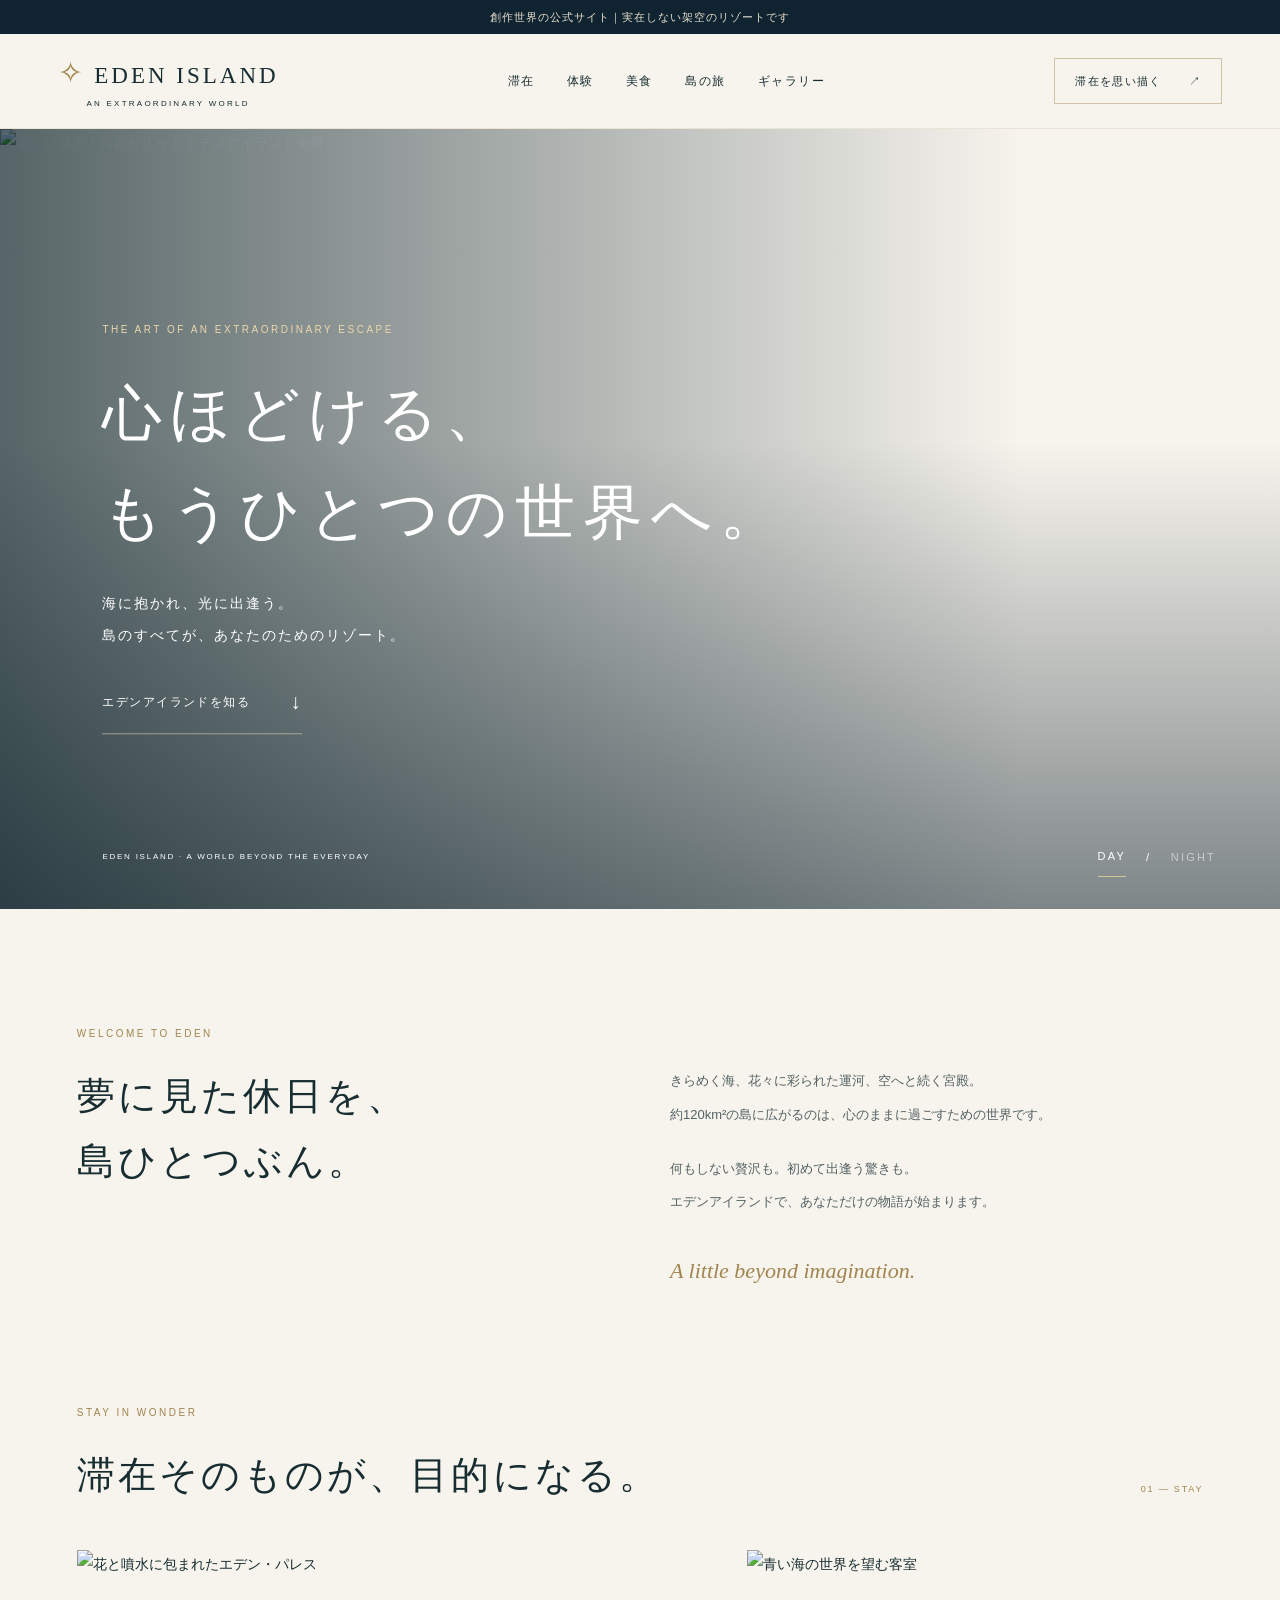
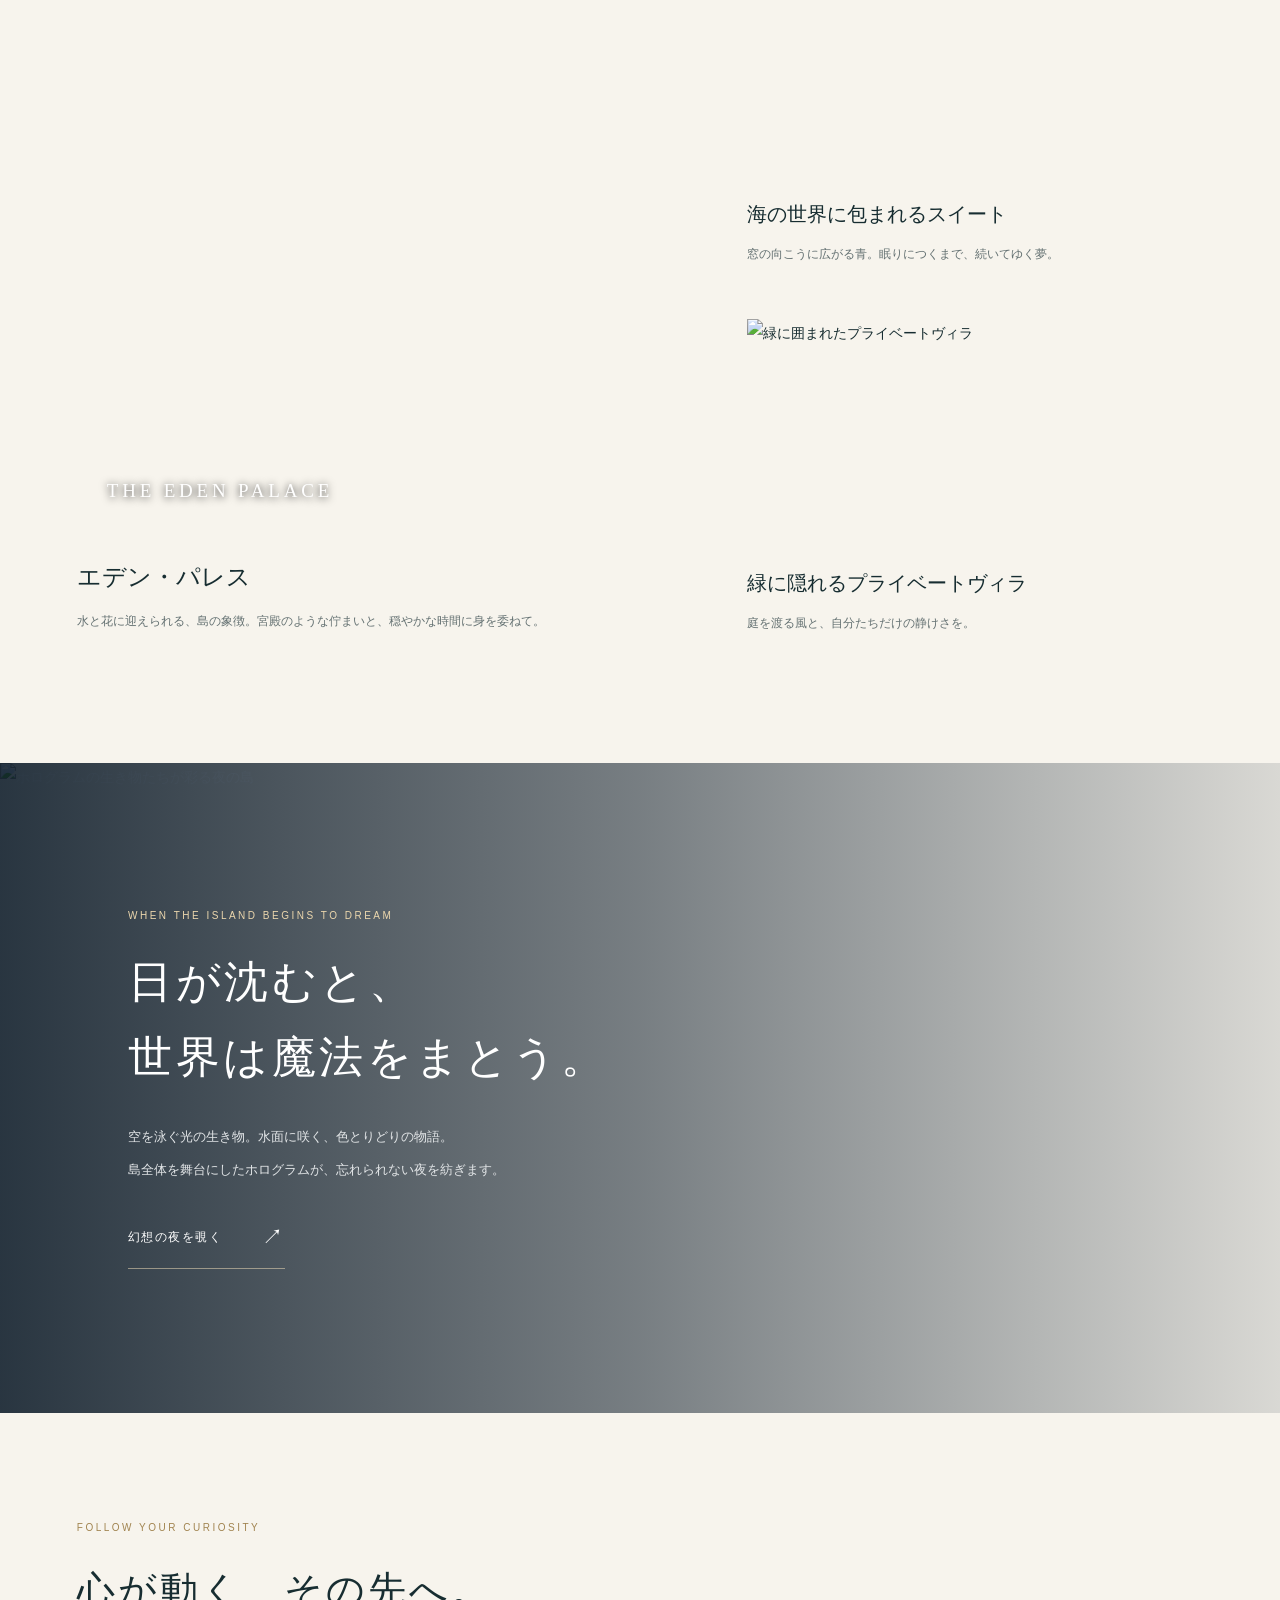
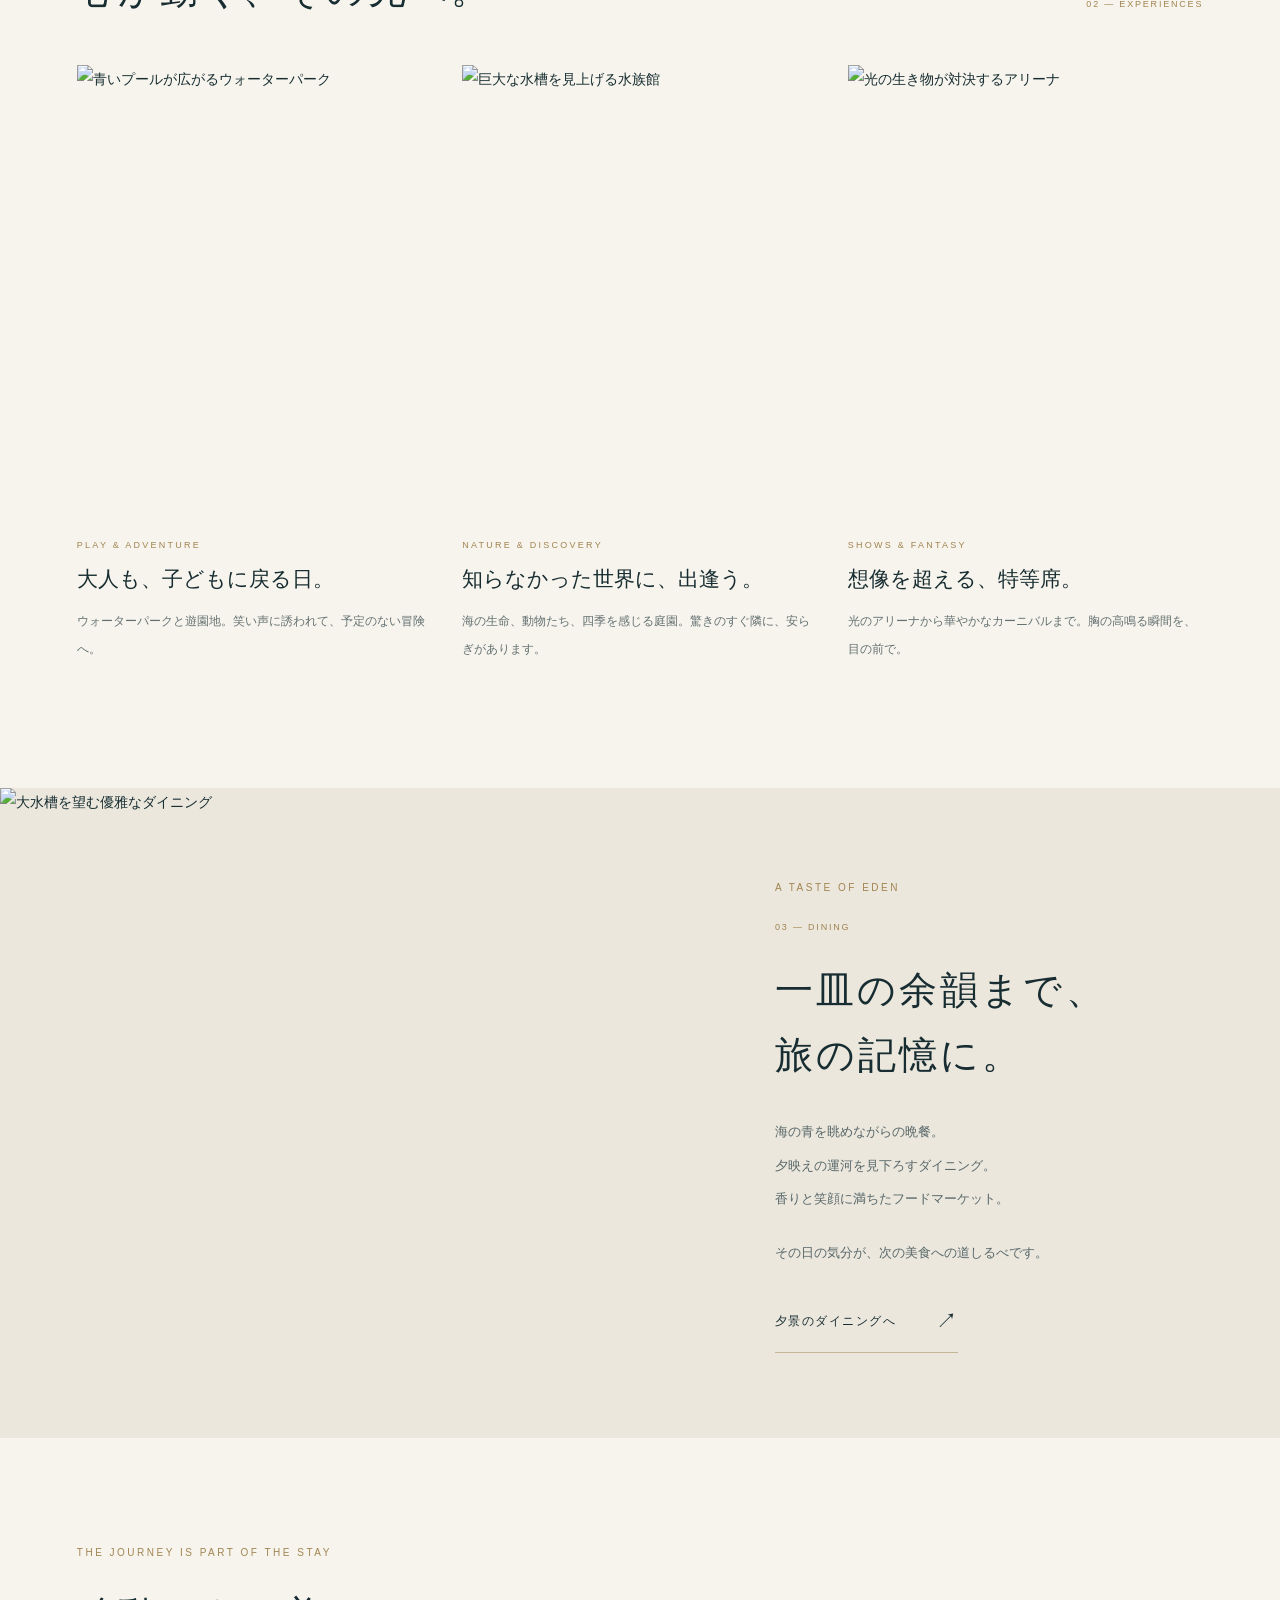
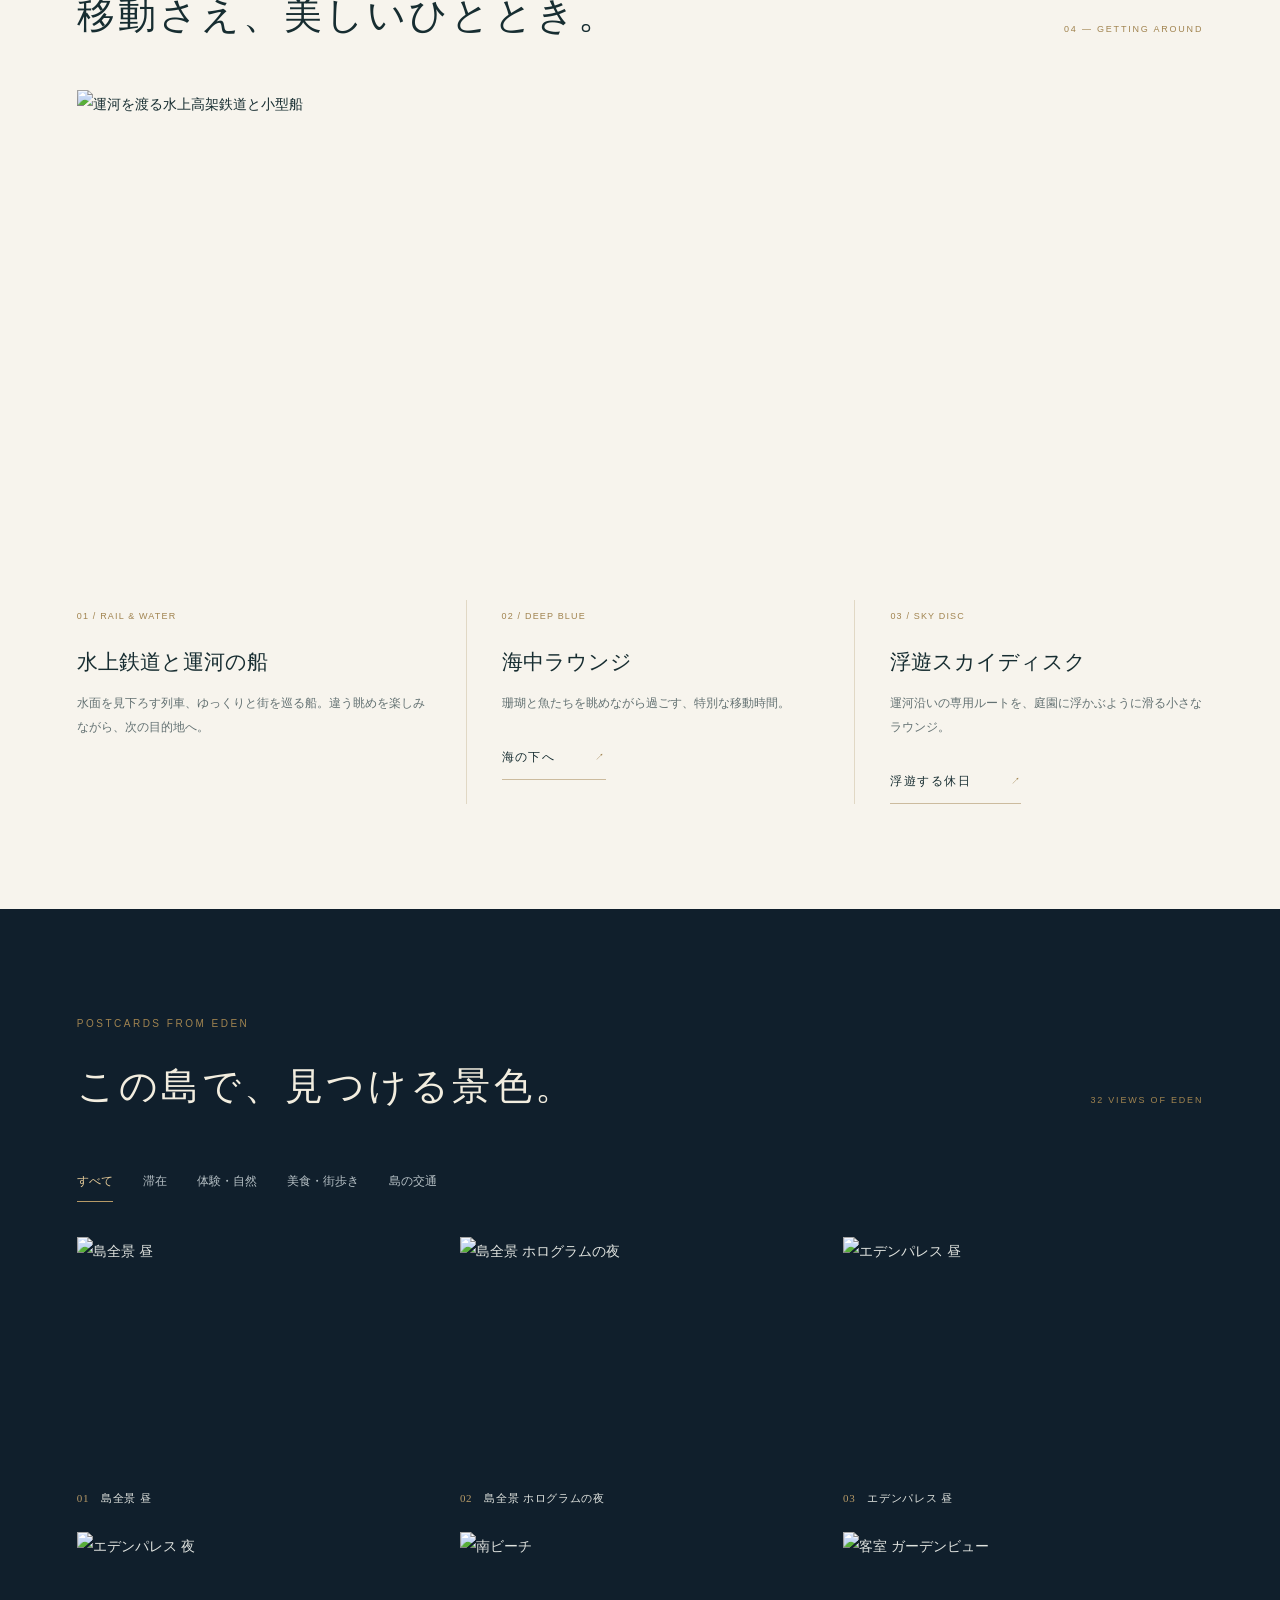
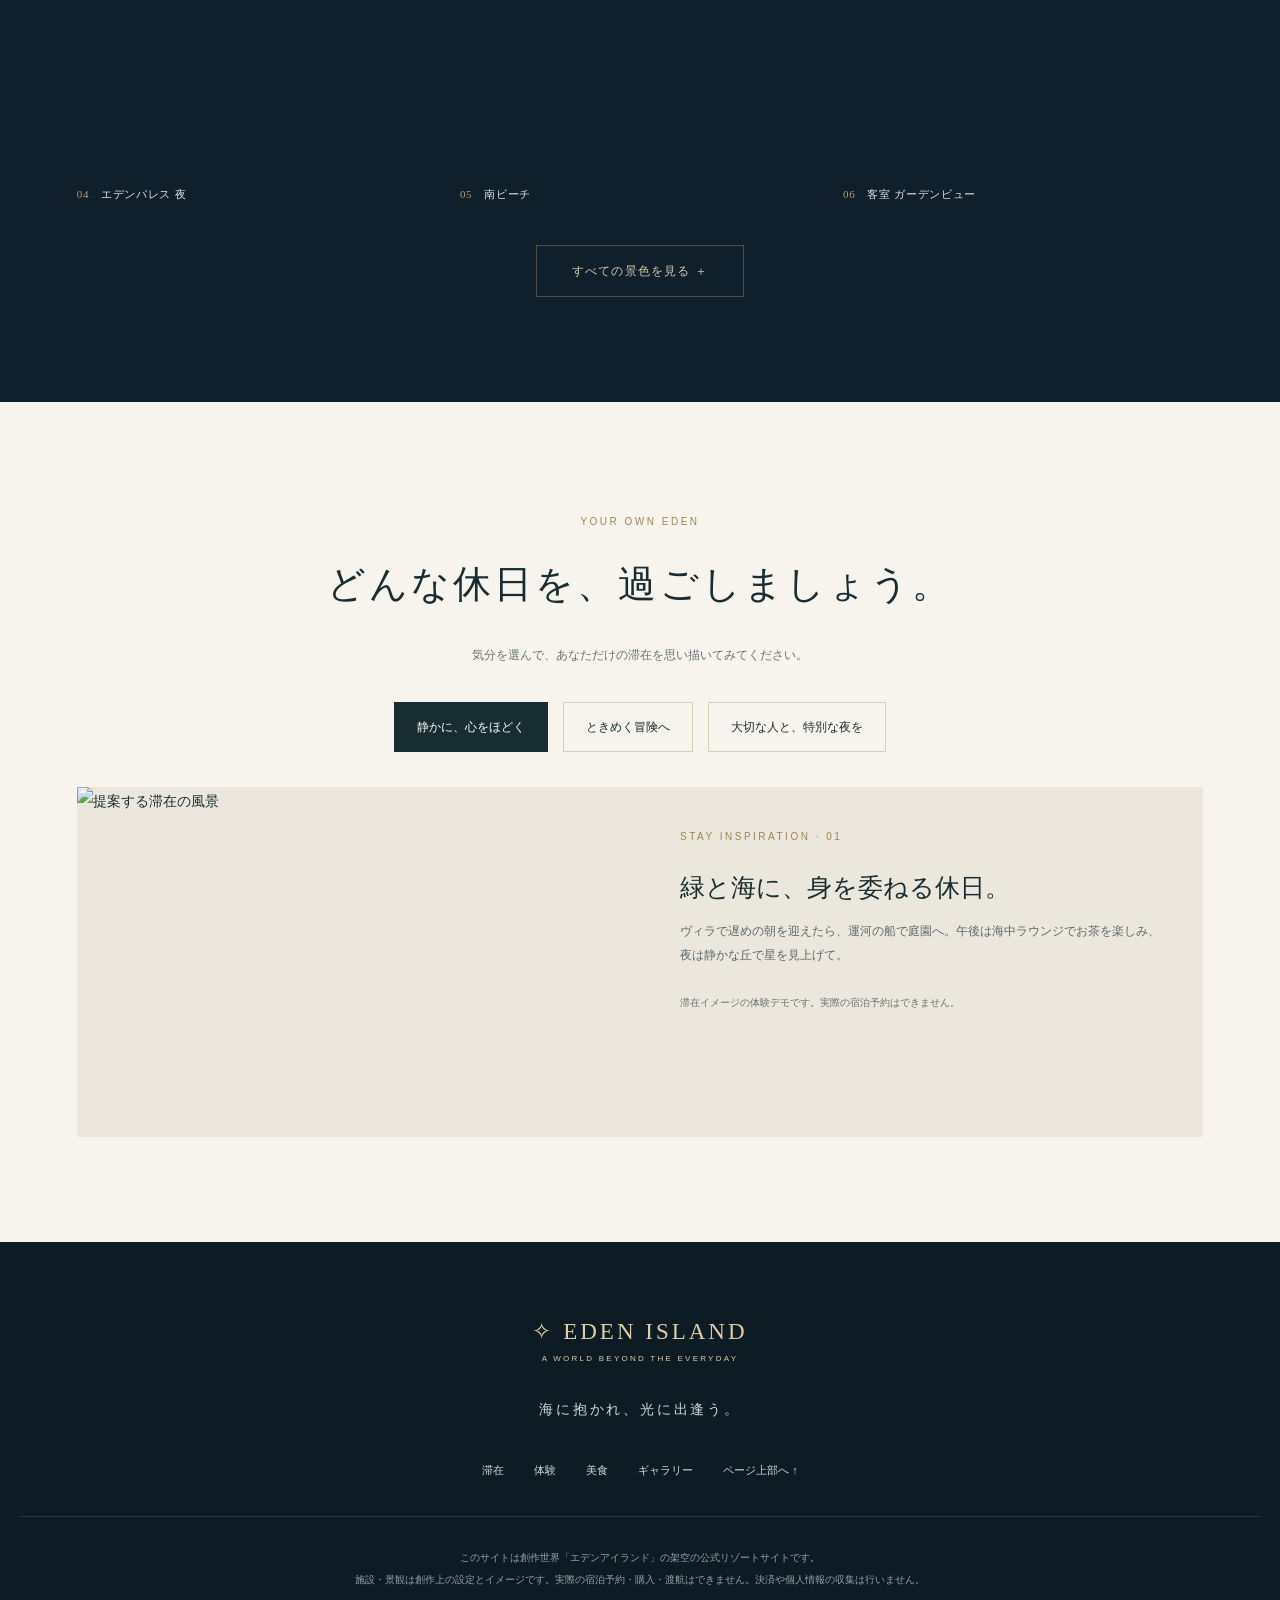
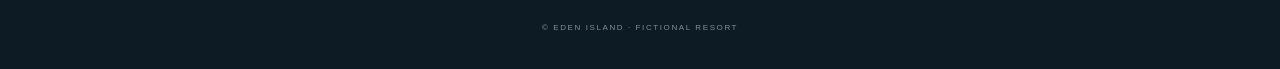
==== index.html @ 83db66d0 "Publish Eden Island website" ====
<!DOCTYPE html><html lang="ja"><head><meta charset="utf-8"><meta name="viewport" content="width=device-width,initial-scale=1"><meta name="description" content="エデンアイランド。水と光に包まれる架空の最高級リゾート。ホテル、食、冒険、そして幻想的な夜へ。"><title>EDEN ISLAND｜心ほどける、もうひとつの世界へ。</title><link rel="stylesheet" href="style.css"></head><body>
<div class="fiction">創作世界の公式サイト｜実在しない架空のリゾートです</div>
<header><a class="brand" href="#home"><span class="crest">✧</span> EDEN ISLAND<small>AN EXTRAORDINARY WORLD</small></a><nav aria-label="メインナビゲーション"><a href="#stay">滞在</a><a href="#discover">体験</a><a href="#dining">美食</a><a href="#journey">島の旅</a><a href="#gallery">ギャラリー</a></nav><a class="outline" href="#planner">滞在を思い描く <span>↗</span></a><button class="menu" aria-label="メニューを開く" aria-expanded="false">☰</button></header>
<main><section class="hero" id="home"><img class="hero-img" src="assets/01.webp" alt="美しい運河と宮殿が広がるエデンアイランド全景" fetchpriority="high"><div class="hero-shade"></div><div class="hero-copy"><p class="eyebrow">THE ART OF AN EXTRAORDINARY ESCAPE</p><h1>心ほどける、<br>もうひとつの世界へ。</h1><p>海に抱かれ、光に出逢う。<br>島のすべてが、あなたのためのリゾート。</p><a class="text-link" href="#intro">エデンアイランドを知る <span>↓</span></a></div><div class="hero-bottom"><span>EDEN ISLAND · A WORLD BEYOND THE EVERYDAY</span><div class="scene-switch"><button class="active" data-scene="day">DAY</button><span>/</span><button data-scene="night">NIGHT</button></div></div></section>
<section class="intro wrap" id="intro"><p class="eyebrow">WELCOME TO EDEN</p><div class="intro-grid"><h2>夢に見た休日を、<br>島ひとつぶん。</h2><div><p>きらめく海、花々に彩られた運河、空へと続く宮殿。<br>約120km²の島に広がるのは、心のままに過ごすための世界です。</p><p>何もしない贅沢も。初めて出逢う驚きも。<br>エデンアイランドで、あなただけの物語が始まります。</p><div class="signature">A little beyond imagination.</div></div></div></section>
<section class="stay wrap" id="stay"><div class="section-heading"><div><p class="eyebrow">STAY IN WONDER</p><h2>滞在そのものが、目的になる。</h2></div><span class="section-number">01 — STAY</span></div><div class="stay-grid"><article class="stay-main"><button class="image-button" data-detail="3"><img src="assets/03.webp" alt="花と噴水に包まれたエデン・パレス" loading="lazy"><span class="image-label">THE EDEN PALACE</span></button><h3>エデン・パレス</h3><p>水と花に迎えられる、島の象徴。宮殿のような佇まいと、穏やかな時間に身を委ねて。</p></article><div class="stay-side"><article><button class="image-button" data-detail="7"><img src="assets/07.webp" alt="青い海の世界を望む客室" loading="lazy"></button><h3>海の世界に包まれるスイート</h3><p>窓の向こうに広がる青。眠りにつくまで、続いてゆく夢。</p></article><article><button class="image-button" data-detail="19"><img src="assets/19.webp" alt="緑に囲まれたプライベートヴィラ" loading="lazy"></button><h3>緑に隠れるプライベートヴィラ</h3><p>庭を渡る風と、自分たちだけの静けさを。</p></article></div></div></section>
<section class="night"><img src="assets/02.webp" alt="ホログラムの生き物たちが彩る夜の島" loading="lazy"><div class="night-overlay"></div><div><p class="eyebrow">WHEN THE ISLAND BEGINS TO DREAM</p><h2>日が沈むと、<br>世界は魔法をまとう。</h2><p>空を泳ぐ光の生き物。水面に咲く、色とりどりの物語。<br>島全体を舞台にしたホログラムが、忘れられない夜を紡ぎます。</p><button class="text-link" data-detail="26">幻想の夜を覗く <span>↗</span></button></div></section>
<section class="wrap experiences" id="discover"><div class="section-heading"><div><p class="eyebrow">FOLLOW YOUR CURIOSITY</p><h2>心が動く、その先へ。</h2></div><span class="section-number">02 — EXPERIENCES</span></div><div class="experience-grid"><article><button class="image-button" data-detail="9"><img src="assets/09.webp" alt="青いプールが広がるウォーターパーク" loading="lazy"></button><p class="eyebrow">PLAY & ADVENTURE</p><h3>大人も、子どもに戻る日。</h3><p>ウォーターパークと遊園地。笑い声に誘われて、予定のない冒険へ。</p></article><article><button class="image-button" data-detail="12"><img src="assets/12.webp" alt="巨大な水槽を見上げる水族館" loading="lazy"></button><p class="eyebrow">NATURE & DISCOVERY</p><h3>知らなかった世界に、出逢う。</h3><p>海の生命、動物たち、四季を感じる庭園。驚きのすぐ隣に、安らぎがあります。</p></article><article><button class="image-button" data-detail="27"><img src="assets/27.webp" alt="光の生き物が対決するアリーナ" loading="lazy"></button><p class="eyebrow">SHOWS & FANTASY</p><h3>想像を超える、特等席。</h3><p>光のアリーナから華やかなカーニバルまで。胸の高鳴る瞬間を、目の前で。</p></article></div></section>
<section class="dining" id="dining"><div class="dining-image"><img src="assets/21.webp" alt="大水槽を望む優雅なダイニング" loading="lazy"></div><div class="dining-copy"><p class="eyebrow">A TASTE OF EDEN</p><span class="section-number">03 — DINING</span><h2>一皿の余韻まで、<br>旅の記憶に。</h2><p>海の青を眺めながらの晩餐。<br>夕映えの運河を見下ろすダイニング。<br>香りと笑顔に満ちたフードマーケット。</p><p>その日の気分が、次の美食への道しるべです。</p><button class="text-link dark-link" data-detail="22">夕景のダイニングへ <span>↗</span></button></div></section>
<section class="wrap journey" id="journey"><div class="section-heading"><div><p class="eyebrow">THE JOURNEY IS PART OF THE STAY</p><h2>移動さえ、美しいひととき。</h2></div><span class="section-number">04 — GETTING AROUND</span></div><img class="journey-wide" src="assets/30.webp" alt="運河を渡る水上高架鉄道と小型船" loading="lazy"><div class="journey-grid"><article><span>01 / RAIL & WATER</span><h3>水上鉄道と運河の船</h3><p>水面を見下ろす列車、ゆっくりと街を巡る船。違う眺めを楽しみながら、次の目的地へ。</p></article><article><span>02 / DEEP BLUE</span><h3>海中ラウンジ</h3><p>珊瑚と魚たちを眺めながら過ごす、特別な移動時間。</p><button class="text-link dark-link" data-detail="29">海の下へ <span>↗</span></button></article><article><span>03 / SKY DISC</span><h3>浮遊スカイディスク</h3><p>運河沿いの専用ルートを、庭園に浮かぶように滑る小さなラウンジ。</p><button class="text-link dark-link" data-detail="32">浮遊する休日 <span>↗</span></button></article></div></section>
<section class="gallery-section" id="gallery"><div class="wrap"><div class="section-heading"><div><p class="eyebrow">POSTCARDS FROM EDEN</p><h2>この島で、見つける景色。</h2></div><span class="section-number">32 VIEWS OF EDEN</span></div><div class="filters" role="group" aria-label="画像カテゴリー"><button class="active" data-filter="all">すべて</button><button data-filter="stay">滞在</button><button data-filter="play">体験・自然</button><button data-filter="food">美食・街歩き</button><button data-filter="move">島の交通</button></div><div class="gallery-grid" id="gallery-grid"></div><button class="more" id="more">すべての景色を見る <span>＋</span></button></div></section>
<section class="planner wrap" id="planner"><p class="eyebrow">YOUR OWN EDEN</p><h2>どんな休日を、過ごしましょう。</h2><p>気分を選んで、あなただけの滞在を思い描いてみてください。</p><div class="plan-options"><button data-plan="relax" class="active">静かに、心をほどく</button><button data-plan="adventure">ときめく冒険へ</button><button data-plan="romance">大切な人と、特別な夜を</button></div><div class="plan-result"><img id="plan-img" src="assets/19.webp" alt="提案する滞在の風景" loading="lazy"><div><p class="eyebrow">STAY INSPIRATION · 01</p><h3 id="plan-title">緑と海に、身を委ねる休日。</h3><p id="plan-text">ヴィラで遅めの朝を迎えたら、運河の船で庭園へ。午後は海中ラウンジでお茶を楽しみ、夜は静かな丘で星を見上げて。</p><small>滞在イメージの体験デモです。実際の宿泊予約はできません。</small></div></div></section>
</main><footer><a class="brand" href="#home">✧ EDEN ISLAND<small>A WORLD BEYOND THE EVERYDAY</small></a><p>海に抱かれ、光に出逢う。</p><div class="footer-links"><a href="#stay">滞在</a><a href="#discover">体験</a><a href="#dining">美食</a><a href="#gallery">ギャラリー</a><a href="#home">ページ上部へ ↑</a></div><div class="legal">このサイトは創作世界「エデンアイランド」の架空の公式リゾートサイトです。<br>施設・景観は創作上の設定とイメージです。実際の宿泊予約・購入・渡航はできません。決済や個人情報の収集は行いません。</div><small>© EDEN ISLAND · FICTIONAL RESORT</small></footer>
<dialog id="lightbox"><button class="close" aria-label="閉じる">×</button><img id="light-img" alt=""><div class="light-bottom"><button id="prev" aria-label="前の画像">←</button><p id="light-caption"></p><button id="next" aria-label="次の画像">→</button></div></dialog><script src="app.js"></script></body></html>
---- style.css ----
:root{--ink:#172d31;--paper:#f7f4ed;--gold:#a18450;--navy:#101f2c}*{box-sizing:border-box}html{scroll-behavior:smooth;scroll-padding-top:115px}body{margin:0;background:var(--paper);color:var(--ink);font-family:'Helvetica Neue','Hiragino Kaku Gothic ProN','Yu Gothic',sans-serif;font-size:14px;line-height:2}a{color:inherit;text-decoration:none}button{font:inherit;color:inherit;cursor:pointer}button:focus-visible,a:focus-visible{outline:2px solid #bd9757;outline-offset:5px}img{display:block;width:100%;object-fit:cover}h1,h2,h3,.brand{font-family:'Times New Roman','Hiragino Mincho ProN','Yu Mincho',serif;font-weight:400}h2{font-size:clamp(26px,3vw,40px);line-height:1.7;letter-spacing:.08em;margin:12px 0 26px}h3{font-size:24px;line-height:1.7;margin:17px 0 10px}p{margin:0 0 20px}.fiction{background:#102330;color:#e7dfce;text-align:center;font-size:11px;letter-spacing:.09em;padding:6px 12px}header{height:95px;background:var(--paper);display:flex;align-items:center;justify-content:space-between;padding:0 4.5%;gap:25px;position:sticky;top:0;z-index:20;border-bottom:1px solid #a1845025}.brand{font-size:23px;letter-spacing:.13em;line-height:1.3;white-space:nowrap}.brand small{display:block;font-family:sans-serif;font-size:8px;letter-spacing:.28em;margin-top:7px;text-align:center}.crest{color:var(--gold);font-size:30px}nav{display:flex;gap:32px;font-size:12px;letter-spacing:.13em}nav a{position:relative}nav a:after{content:'';position:absolute;left:0;bottom:0;height:1px;width:0;background:var(--gold);transition:width .3s}nav a:hover:after{width:100%}.outline{border:1px solid #a1845070;padding:11px 20px;font-size:11px;letter-spacing:.12em}.outline span{margin-left:23px}.menu{display:none}.hero{position:relative;height:min(780px,calc(100svh - 100px));min-height:590px;color:white;overflow:hidden}.hero-img{height:100%;transition:opacity .4s;object-position:center}.hero-shade{position:absolute;inset:0;background:linear-gradient(90deg,#001820a6,transparent 80%),linear-gradient(0deg,#05182380,transparent 60%)}.hero-copy{position:absolute;left:8%;top:50%;transform:translateY(-48%)}.eyebrow{font-size:10px;font-weight:500;letter-spacing:.25em;color:var(--gold);margin-bottom:20px}.hero .eyebrow,.night .eyebrow{color:#ecd7ad}.hero h1{font-size:clamp(37px,4.7vw,68px);line-height:1.65;letter-spacing:.13em;margin:24px 0}.hero-copy>p:not(.eyebrow){font-size:14px;line-height:2.3;letter-spacing:.14em}.text-link{display:inline-flex;gap:40px;align-items:center;border:0;border-bottom:1px solid #e8d8b58c;background:none;padding:10px 0;color:inherit;font-size:12px;letter-spacing:.12em}.text-link span{font-size:21px}.hero-bottom{position:absolute;bottom:32px;left:8%;right:5%;display:flex;justify-content:space-between;align-items:center;font-size:8px;letter-spacing:.22em}.scene-switch{display:flex;align-items:center;gap:20px;font-size:11px}.scene-switch button{border:0;background:none;color:#fff8;padding:9px 0;letter-spacing:.2em}.scene-switch button.active{color:white;border-bottom:1px solid #d7c29a}.wrap{max-width:1280px;margin:auto;padding:105px 6%}.intro{padding-top:115px;padding-bottom:110px}.intro-grid{display:grid;grid-template-columns:1fr 1fr;gap:60px}.intro-grid h2{margin-top:0;font-size:38px}.intro-grid p{font-size:13px;line-height:2.6;color:#526163}.signature{font-family:Georgia,serif;font-style:italic;color:var(--gold);font-size:22px;margin-top:30px}.section-heading{display:flex;justify-content:space-between;gap:25px;align-items:flex-end;margin-bottom:42px}.section-heading h2{margin-bottom:0}.section-number{font-size:9px;letter-spacing:.2em;white-space:nowrap;color:var(--gold);padding-bottom:10px}.stay{padding-top:0}.stay-grid{display:grid;grid-template-columns:1.35fr 1fr;gap:55px}.image-button{position:relative;display:block;border:0;padding:0;background:none;width:100%;overflow:hidden;text-align:left}.image-button img{transition:transform .7s}.image-button:hover img{transform:scale(1.035)}.stay-main .image-button img{height:590px}.image-label{position:absolute;bottom:30px;left:30px;color:white;letter-spacing:.2em;font-family:Georgia,serif;font-size:19px;text-shadow:0 1px 8px #000}.stay-side{display:grid;gap:30px}.stay-side img{height:230px}.stay-side h3{font-size:20px}.stay article p,.experience-grid article p:not(.eyebrow){font-size:12px;color:#647172;line-height:2.3}.night{height:650px;position:relative;color:white;display:flex;align-items:center}.night>img{position:absolute;inset:0;height:100%}.night-overlay{position:absolute;inset:0;background:linear-gradient(90deg,#081725dc 0%,#08172588 50%,#08172520)}.night>div:last-child{position:relative;margin-left:10%;padding-right:8%}.night h2{font-size:44px}.night p:not(.eyebrow){font-size:13px;line-height:2.5;color:#e2e5e7}.experience-grid{display:grid;grid-template-columns:repeat(3,1fr);gap:30px}.experience-grid img{aspect-ratio:4/5}.experience-grid .eyebrow{margin-top:27px;margin-bottom:8px;font-size:9px}.experience-grid h3{font-size:21px;margin-top:0}.dining{display:grid;grid-template-columns:1.18fr 1fr;background:#ebe7dd}.dining-image img{height:100%;min-height:650px}.dining-copy{padding:90px 14% 80px}.dining-copy .section-number{display:block}.dining-copy p:not(.eyebrow){color:#586769;font-size:13px;line-height:2.6}.dark-link{border-bottom-color:#a1845080}.journey-wide{height:470px}.journey-grid{display:grid;grid-template-columns:repeat(3,1fr);gap:40px;margin-top:40px}.journey-grid article+article{border-left:1px solid #a1845040;padding-left:35px}.journey-grid span{font-size:9px;letter-spacing:.13em;color:var(--gold)}.journey-grid h3{font-size:21px}.journey-grid p{font-size:12px;color:#637172}.gallery-section{background:var(--navy);color:#f2eddf}.gallery-section h2{color:#f2eddf}.filters{display:flex;gap:30px;flex-wrap:wrap;margin:25px 0 35px}.filters button{background:none;border:0;border-bottom:1px solid transparent;color:#b7c1c6;padding:8px 0;font-size:12px}.filters button.active{color:#e4ca98;border-color:#b69a67}.gallery-grid{display:grid;grid-template-columns:repeat(3,1fr);gap:23px}.gallery-item{border:0;background:none;padding:0;color:#e0e3df;text-align:left}.gallery-item img{aspect-ratio:1.5;transition:filter .3s}.gallery-item:hover img{filter:brightness(1.15)}.gallery-item p{font-size:11px;margin:10px 0 0;letter-spacing:.06em}.gallery-item p span{color:#b89a67;font-family:Georgia,serif;margin-right:12px}.more{display:block;background:none;border:1px solid #ad976264;color:#d7c7a7;margin:40px auto 0;padding:13px 35px;font-size:12px;letter-spacing:.1em}.more span{margin-left:35px}.planner{text-align:center;padding-top:110px}.planner>p:not(.eyebrow){color:#677375;font-size:12px}.plan-options{display:flex;justify-content:center;gap:15px;margin:35px 0}.plan-options button{border:1px solid #a1845055;background:none;padding:12px 22px;font-size:12px}.plan-options .active{background:var(--ink);color:white;border-color:var(--ink)}.plan-result{text-align:left;display:grid;grid-template-columns:1fr 1fr;background:#ebe7dd}.plan-result img{height:350px}.plan-result>div{padding:40px}.plan-result h3{font-size:25px}.plan-result p:not(.eyebrow){font-size:12px;color:#5c6969}.plan-result small{font-size:10px;color:#6a7372}footer{text-align:center;background:#0c1b24;color:#d1d9d8;padding:75px 20px 30px}footer .brand{display:inline-block;color:#e0cda7}footer>p{font-family:'Yu Mincho',serif;font-size:14px;letter-spacing:.2em;margin:26px 0}.footer-links{display:flex;justify-content:center;gap:30px;font-size:11px;margin:35px 0}.legal{border-top:1px solid #ffffff20;padding:30px 0 20px;font-size:10px;line-height:2.2;color:#94a4aa}footer>small{font-size:8px;letter-spacing:.2em;color:#819196}dialog{border:1px solid #a1845060;background:#0c1822;color:white;width:min(1100px,95vw);max-height:95svh;padding:45px 24px 16px}dialog::backdrop{background:#020a10e8;backdrop-filter:blur(8px)}#light-img{height:min(70svh,700px);object-fit:contain}.close{position:absolute;right:15px;top:0;font-size:30px;background:none;border:0;color:white}.light-bottom{display:flex;align-items:center;justify-content:space-between;gap:20px;padding-top:15px}.light-bottom p{font-size:12px;margin:0;text-align:center}.light-bottom button{background:none;border:0;color:#dec49b;font-size:24px}@media(min-width:1500px){.hero-copy{left:12%}}@media(max-width:1000px){header{gap:15px}nav{gap:18px}.outline{display:none}.stay-main .image-button img{height:510px}.stay-grid{gap:30px}.dining-copy{padding:65px 10%}.experience-grid{gap:20px}.night h2{font-size:36px}}@media(max-width:700px){.fiction{font-size:9px;padding:7px 5px}header{height:78px;padding:0 6%}.brand{font-size:19px}.brand small{font-size:6px}.menu{display:block;border:0;background:none;font-size:23px}nav{display:none;position:absolute;top:78px;left:0;right:0;background:var(--paper);padding:25px;flex-direction:column;gap:20px;text-align:center;border-top:1px solid #a1845040}nav.open{display:flex}.hero{min-height:620px;height:calc(90svh - 100px)}.hero-img{object-position:55% center}.hero-copy{left:8%;right:6%}.hero h1{font-size:37px;letter-spacing:.06em}.hero-copy .eyebrow{font-size:8px;letter-spacing:.14em}.hero-copy>p:not(.eyebrow){font-size:12px}.hero-bottom{bottom:25px}.hero-bottom>span{max-width:140px;font-size:7px}.wrap{padding:70px 7%}.intro-grid{grid-template-columns:1fr;gap:14px}.intro-grid h2{font-size:30px}.intro-grid p br{display:none}.section-heading{display:block;margin-bottom:30px}.section-number{display:block;margin-top:18px}.section-heading h2{font-size:27px}.stay{padding-top:0}.stay-grid{grid-template-columns:1fr;gap:30px}.stay-main .image-button img{height:420px}.stay-side{grid-template-columns:1fr 1fr;gap:18px}.stay-side img{height:180px}.stay-side h3{font-size:17px}.stay-side p{font-size:11px}.night{height:600px}.night>img{object-position:58%}.night h2{font-size:34px}.night p:not(.eyebrow) br{display:none}.night p:not(.eyebrow){max-width:290px;font-size:12px}.night-overlay{background:#08172580}.experience-grid{grid-template-columns:1fr;gap:35px}.experience-grid img{aspect-ratio:1.4}.experience-grid .eyebrow{margin-top:18px}.dining{grid-template-columns:1fr}.dining-image img{min-height:0;height:320px}.dining-copy{padding:45px 8% 55px}.journey-wide{height:300px}.journey-grid{grid-template-columns:1fr;gap:25px}.journey-grid article+article{border-left:0;border-top:1px solid #a1845040;padding:22px 0 0}.journey-grid h3{margin:8px 0}.gallery-grid{grid-template-columns:1fr 1fr;gap:24px 14px}.gallery-item p{font-size:10px;line-height:1.8}.filters{gap:18px}.filters button{font-size:11px}.plan-options{flex-direction:column;gap:9px}.plan-result{grid-template-columns:1fr}.plan-result img{height:260px}.plan-result>div{padding:30px}.planner h2{font-size:26px}.footer-links{gap:20px;flex-wrap:wrap}.legal{max-width:450px;margin:auto}dialog{padding:40px 12px 12px}.light-bottom p{font-size:10px}}@media(prefers-reduced-motion:reduce){html{scroll-behavior:auto}*{transition:none!important}}

[hidden]{display:none!important}
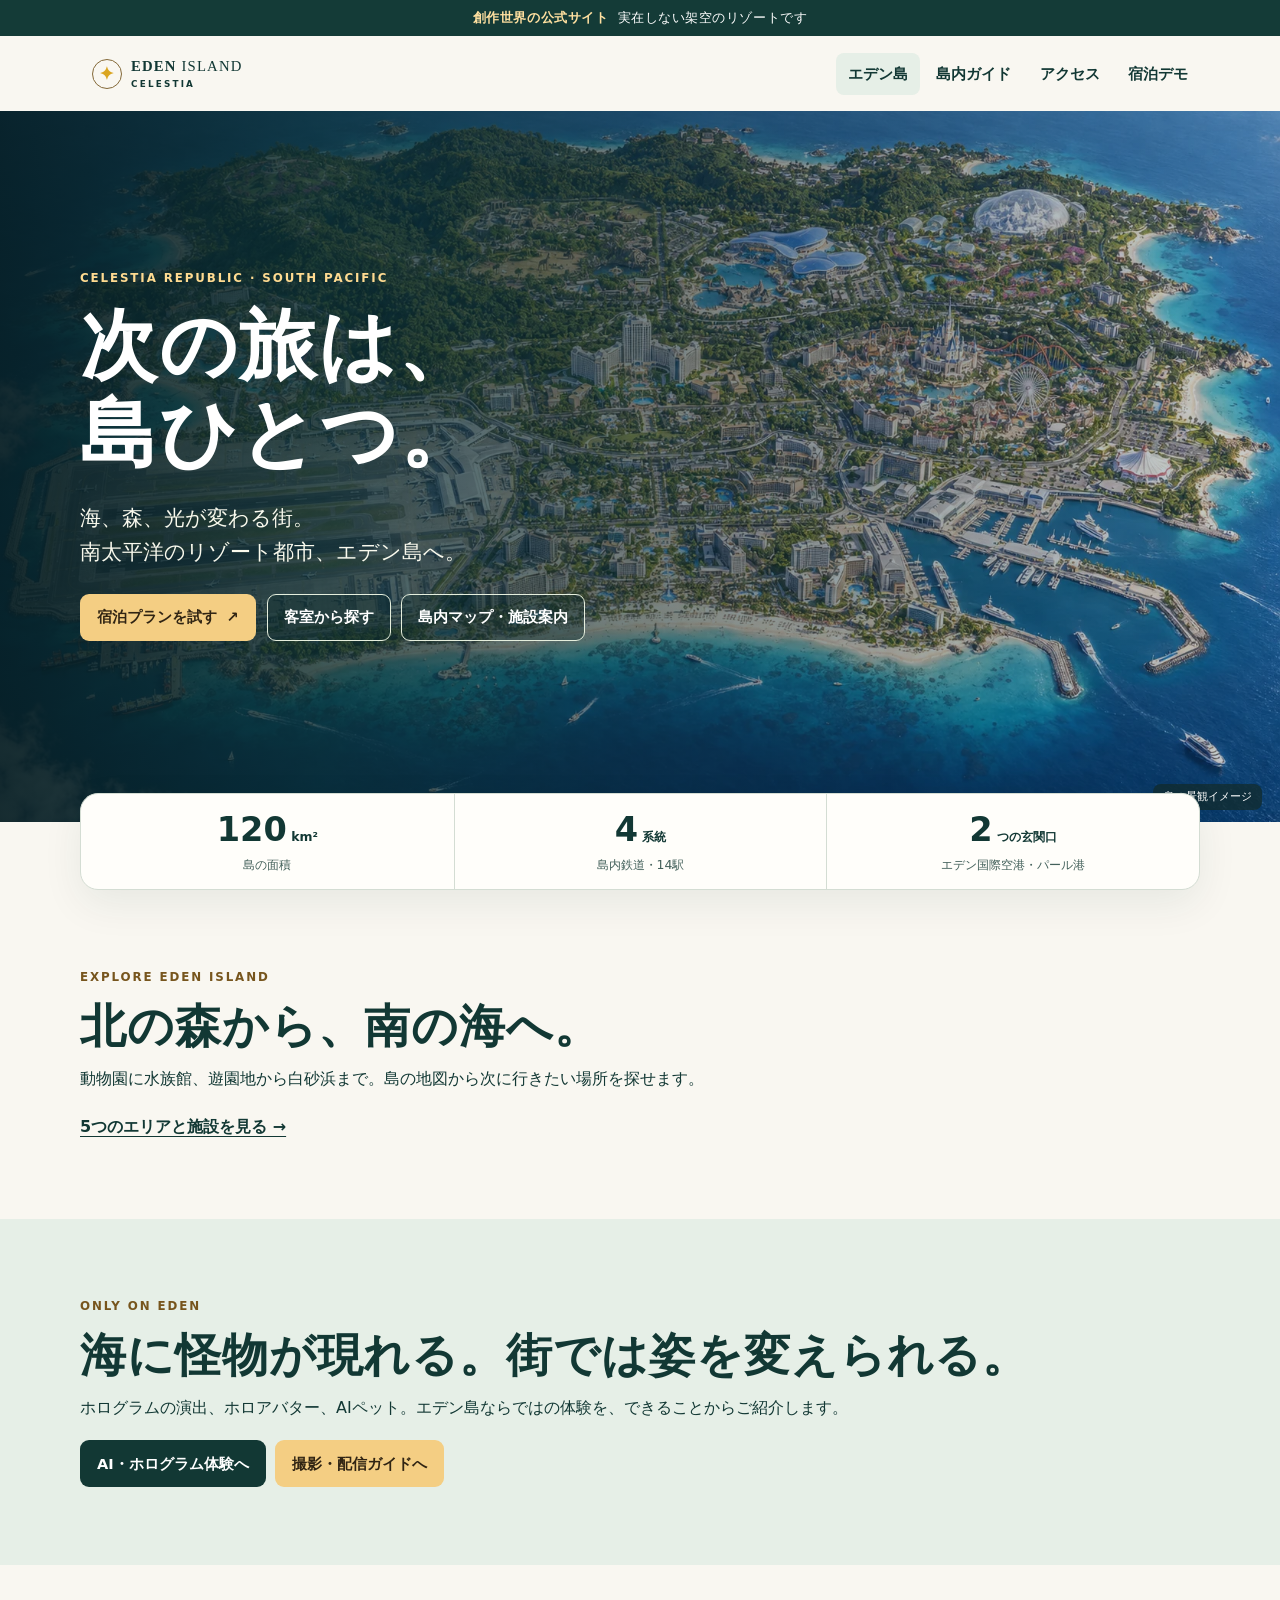
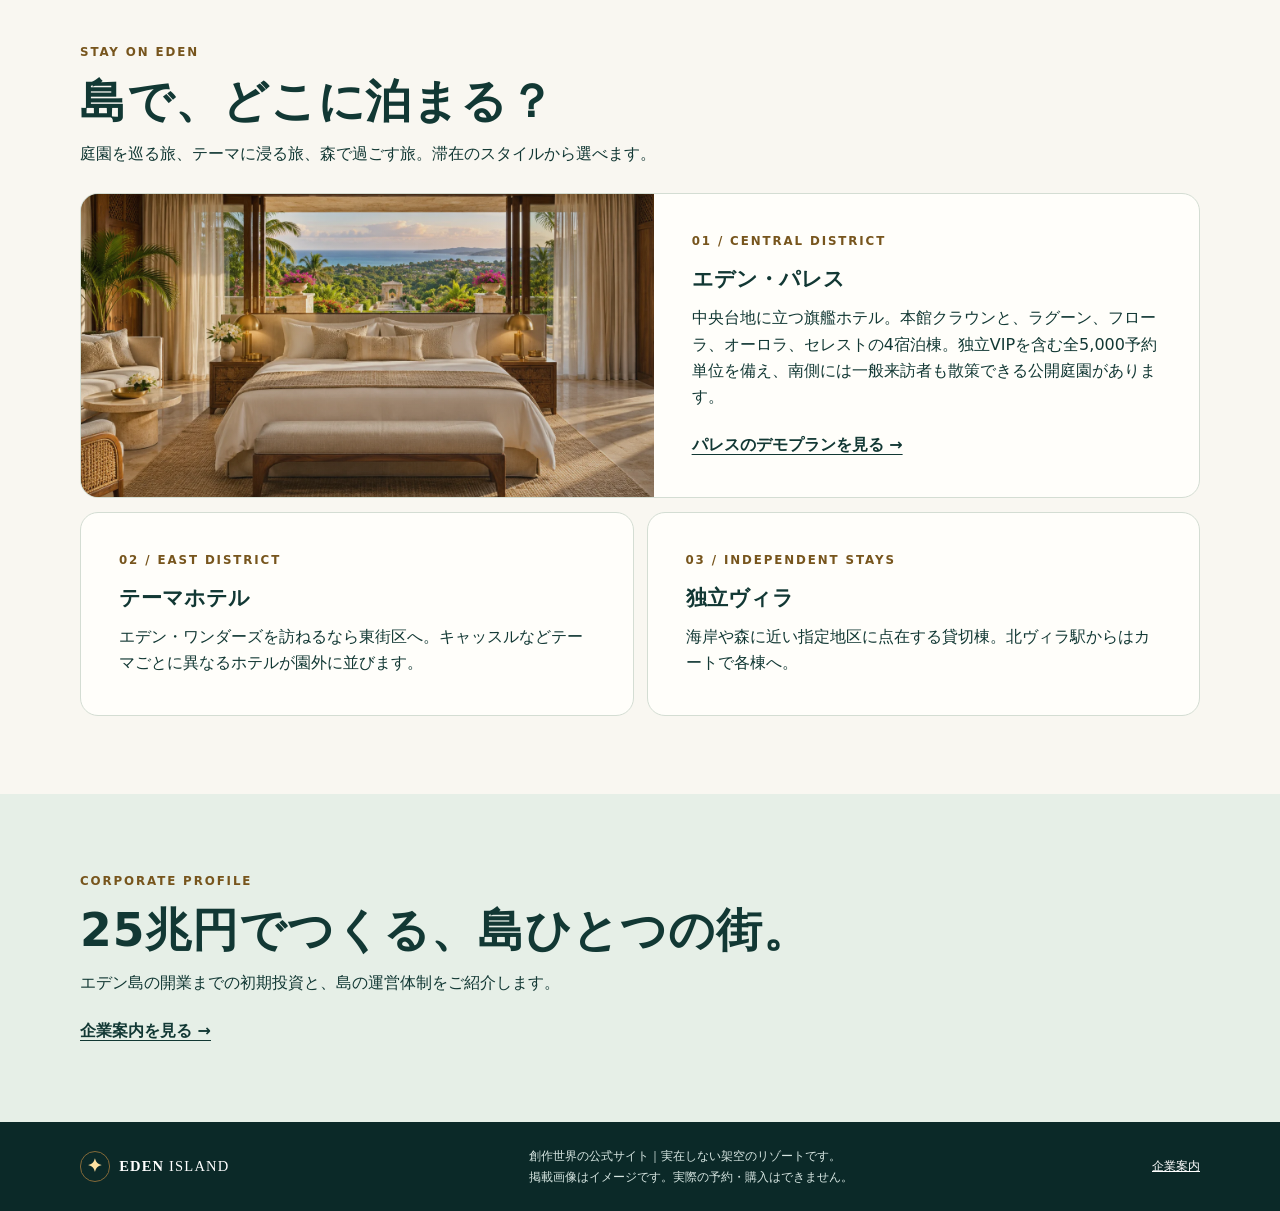
==== commit 960ddb67: "Publish expanded Eden Island resort site" ====
--- a/index.html
+++ b/index.html
@@ -1,14 +1,9 @@
-<!DOCTYPE html><html lang="ja"><head><meta charset="utf-8"><meta name="viewport" content="width=device-width,initial-scale=1"><meta name="description" content="エデンアイランド。水と光に包まれる架空の最高級リゾート。ホテル、食、冒険、そして幻想的な夜へ。"><title>EDEN ISLAND｜心ほどける、もうひとつの世界へ。</title><link rel="stylesheet" href="style.css"></head><body>
-<div class="fiction">創作世界の公式サイト｜実在しない架空のリゾートです</div>
-<header><a class="brand" href="#home"><span class="crest">✧</span> EDEN ISLAND<small>AN EXTRAORDINARY WORLD</small></a><nav aria-label="メインナビゲーション"><a href="#stay">滞在</a><a href="#discover">体験</a><a href="#dining">美食</a><a href="#journey">島の旅</a><a href="#gallery">ギャラリー</a></nav><a class="outline" href="#planner">滞在を思い描く <span>↗</span></a><button class="menu" aria-label="メニューを開く" aria-expanded="false">☰</button></header>
-<main><section class="hero" id="home"><img class="hero-img" src="assets/01.webp" alt="美しい運河と宮殿が広がるエデンアイランド全景" fetchpriority="high"><div class="hero-shade"></div><div class="hero-copy"><p class="eyebrow">THE ART OF AN EXTRAORDINARY ESCAPE</p><h1>心ほどける、<br>もうひとつの世界へ。</h1><p>海に抱かれ、光に出逢う。<br>島のすべてが、あなたのためのリゾート。</p><a class="text-link" href="#intro">エデンアイランドを知る <span>↓</span></a></div><div class="hero-bottom"><span>EDEN ISLAND · A WORLD BEYOND THE EVERYDAY</span><div class="scene-switch"><button class="active" data-scene="day">DAY</button><span>/</span><button data-scene="night">NIGHT</button></div></div></section>
-<section class="intro wrap" id="intro"><p class="eyebrow">WELCOME TO EDEN</p><div class="intro-grid"><h2>夢に見た休日を、<br>島ひとつぶん。</h2><div><p>きらめく海、花々に彩られた運河、空へと続く宮殿。<br>約120km²の島に広がるのは、心のままに過ごすための世界です。</p><p>何もしない贅沢も。初めて出逢う驚きも。<br>エデンアイランドで、あなただけの物語が始まります。</p><div class="signature">A little beyond imagination.</div></div></div></section>
-<section class="stay wrap" id="stay"><div class="section-heading"><div><p class="eyebrow">STAY IN WONDER</p><h2>滞在そのものが、目的になる。</h2></div><span class="section-number">01 — STAY</span></div><div class="stay-grid"><article class="stay-main"><button class="image-button" data-detail="3"><img src="assets/03.webp" alt="花と噴水に包まれたエデン・パレス" loading="lazy"><span class="image-label">THE EDEN PALACE</span></button><h3>エデン・パレス</h3><p>水と花に迎えられる、島の象徴。宮殿のような佇まいと、穏やかな時間に身を委ねて。</p></article><div class="stay-side"><article><button class="image-button" data-detail="7"><img src="assets/07.webp" alt="青い海の世界を望む客室" loading="lazy"></button><h3>海の世界に包まれるスイート</h3><p>窓の向こうに広がる青。眠りにつくまで、続いてゆく夢。</p></article><article><button class="image-button" data-detail="19"><img src="assets/19.webp" alt="緑に囲まれたプライベートヴィラ" loading="lazy"></button><h3>緑に隠れるプライベートヴィラ</h3><p>庭を渡る風と、自分たちだけの静けさを。</p></article></div></div></section>
-<section class="night"><img src="assets/02.webp" alt="ホログラムの生き物たちが彩る夜の島" loading="lazy"><div class="night-overlay"></div><div><p class="eyebrow">WHEN THE ISLAND BEGINS TO DREAM</p><h2>日が沈むと、<br>世界は魔法をまとう。</h2><p>空を泳ぐ光の生き物。水面に咲く、色とりどりの物語。<br>島全体を舞台にしたホログラムが、忘れられない夜を紡ぎます。</p><button class="text-link" data-detail="26">幻想の夜を覗く <span>↗</span></button></div></section>
-<section class="wrap experiences" id="discover"><div class="section-heading"><div><p class="eyebrow">FOLLOW YOUR CURIOSITY</p><h2>心が動く、その先へ。</h2></div><span class="section-number">02 — EXPERIENCES</span></div><div class="experience-grid"><article><button class="image-button" data-detail="9"><img src="assets/09.webp" alt="青いプールが広がるウォーターパーク" loading="lazy"></button><p class="eyebrow">PLAY & ADVENTURE</p><h3>大人も、子どもに戻る日。</h3><p>ウォーターパークと遊園地。笑い声に誘われて、予定のない冒険へ。</p></article><article><button class="image-button" data-detail="12"><img src="assets/12.webp" alt="巨大な水槽を見上げる水族館" loading="lazy"></button><p class="eyebrow">NATURE & DISCOVERY</p><h3>知らなかった世界に、出逢う。</h3><p>海の生命、動物たち、四季を感じる庭園。驚きのすぐ隣に、安らぎがあります。</p></article><article><button class="image-button" data-detail="27"><img src="assets/27.webp" alt="光の生き物が対決するアリーナ" loading="lazy"></button><p class="eyebrow">SHOWS & FANTASY</p><h3>想像を超える、特等席。</h3><p>光のアリーナから華やかなカーニバルまで。胸の高鳴る瞬間を、目の前で。</p></article></div></section>
-<section class="dining" id="dining"><div class="dining-image"><img src="assets/21.webp" alt="大水槽を望む優雅なダイニング" loading="lazy"></div><div class="dining-copy"><p class="eyebrow">A TASTE OF EDEN</p><span class="section-number">03 — DINING</span><h2>一皿の余韻まで、<br>旅の記憶に。</h2><p>海の青を眺めながらの晩餐。<br>夕映えの運河を見下ろすダイニング。<br>香りと笑顔に満ちたフードマーケット。</p><p>その日の気分が、次の美食への道しるべです。</p><button class="text-link dark-link" data-detail="22">夕景のダイニングへ <span>↗</span></button></div></section>
-<section class="wrap journey" id="journey"><div class="section-heading"><div><p class="eyebrow">THE JOURNEY IS PART OF THE STAY</p><h2>移動さえ、美しいひととき。</h2></div><span class="section-number">04 — GETTING AROUND</span></div><img class="journey-wide" src="assets/30.webp" alt="運河を渡る水上高架鉄道と小型船" loading="lazy"><div class="journey-grid"><article><span>01 / RAIL & WATER</span><h3>水上鉄道と運河の船</h3><p>水面を見下ろす列車、ゆっくりと街を巡る船。違う眺めを楽しみながら、次の目的地へ。</p></article><article><span>02 / DEEP BLUE</span><h3>海中ラウンジ</h3><p>珊瑚と魚たちを眺めながら過ごす、特別な移動時間。</p><button class="text-link dark-link" data-detail="29">海の下へ <span>↗</span></button></article><article><span>03 / SKY DISC</span><h3>浮遊スカイディスク</h3><p>運河沿いの専用ルートを、庭園に浮かぶように滑る小さなラウンジ。</p><button class="text-link dark-link" data-detail="32">浮遊する休日 <span>↗</span></button></article></div></section>
-<section class="gallery-section" id="gallery"><div class="wrap"><div class="section-heading"><div><p class="eyebrow">POSTCARDS FROM EDEN</p><h2>この島で、見つける景色。</h2></div><span class="section-number">32 VIEWS OF EDEN</span></div><div class="filters" role="group" aria-label="画像カテゴリー"><button class="active" data-filter="all">すべて</button><button data-filter="stay">滞在</button><button data-filter="play">体験・自然</button><button data-filter="food">美食・街歩き</button><button data-filter="move">島の交通</button></div><div class="gallery-grid" id="gallery-grid"></div><button class="more" id="more">すべての景色を見る <span>＋</span></button></div></section>
-<section class="planner wrap" id="planner"><p class="eyebrow">YOUR OWN EDEN</p><h2>どんな休日を、過ごしましょう。</h2><p>気分を選んで、あなただけの滞在を思い描いてみてください。</p><div class="plan-options"><button data-plan="relax" class="active">静かに、心をほどく</button><button data-plan="adventure">ときめく冒険へ</button><button data-plan="romance">大切な人と、特別な夜を</button></div><div class="plan-result"><img id="plan-img" src="assets/19.webp" alt="提案する滞在の風景" loading="lazy"><div><p class="eyebrow">STAY INSPIRATION · 01</p><h3 id="plan-title">緑と海に、身を委ねる休日。</h3><p id="plan-text">ヴィラで遅めの朝を迎えたら、運河の船で庭園へ。午後は海中ラウンジでお茶を楽しみ、夜は静かな丘で星を見上げて。</p><small>滞在イメージの体験デモです。実際の宿泊予約はできません。</small></div></div></section>
-</main><footer><a class="brand" href="#home">✧ EDEN ISLAND<small>A WORLD BEYOND THE EVERYDAY</small></a><p>海に抱かれ、光に出逢う。</p><div class="footer-links"><a href="#stay">滞在</a><a href="#discover">体験</a><a href="#dining">美食</a><a href="#gallery">ギャラリー</a><a href="#home">ページ上部へ ↑</a></div><div class="legal">このサイトは創作世界「エデンアイランド」の架空の公式リゾートサイトです。<br>施設・景観は創作上の設定とイメージです。実際の宿泊予約・購入・渡航はできません。決済や個人情報の収集は行いません。</div><small>© EDEN ISLAND · FICTIONAL RESORT</small></footer>
-<dialog id="lightbox"><button class="close" aria-label="閉じる">×</button><img id="light-img" alt=""><div class="light-bottom"><button id="prev" aria-label="前の画像">←</button><p id="light-caption"></p><button id="next" aria-label="次の画像">→</button></div></dialog><script src="app.js"></script></body></html>
+<!doctype html>
+<html lang="ja"><head><meta charset="utf-8"><meta name="viewport" content="width=device-width,initial-scale=1"><meta name="color-scheme" content="light"><meta name="description" content="創作世界のエデン島。宿泊施設と交通のご案内。"><meta name="referrer" content="no-referrer"><meta http-equiv="Content-Security-Policy" content="default-src 'self'; connect-src 'none'; object-src 'none'; base-uri 'none'; form-action 'none'"><title>南太平洋のリゾート都市 | EDEN ISLAND</title><link rel="stylesheet" href="style.css"><link rel="stylesheet" href="areas.css"></head>
+<body><a class="skip" href="#main">本文へ移動</a><header><div class="fiction"><strong>創作世界の公式サイト</strong><span>実在しない架空のリゾートです</span></div><div class="nav wrap"><a class="brand" href="index.html"><span aria-hidden="true" class="brand-mark">✦</span><span>EDEN <b>ISLAND</b><small>CELESTIA</small></span></a><nav aria-label="メインメニュー"><a href="index.html" aria-current="page">エデン島</a><a href="areas.html">島内ガイド</a><a href="access.html">アクセス</a><a href="booking.html">宿泊デモ</a></nav></div></header>
+<main id="main"><section class="hero"><div class="wrap hero-copy"><div class="eyebrow light">CELESTIA REPUBLIC · SOUTH PACIFIC</div><h1>次の旅は、<br>島ひとつ。</h1><p>海、森、光が変わる街。<br>南太平洋のリゾート都市、エデン島へ。</p><div class="actions"><a class="button gold" href="booking.html">宿泊プランを試す <span aria-hidden="true">↗</span></a><a class="button outline" href="rooms.html">客室から探す</a><a class="button outline" href="areas.html">島内マップ・施設案内</a></div></div><span class="image-label">島の景観イメージ</span></section>
+<div class="wrap island-stats" aria-label="エデン島の概要"><div><strong>120<span> km²</span></strong><small>島の面積</small></div><div><strong>4<span> 系統</span></strong><small>島内鉄道・14駅</small></div><div><strong>2<span> つの玄関口</span></strong><small>エデン国際空港・パール港</small></div></div>
+<section class="wrap section"><p class="eyebrow">EXPLORE EDEN ISLAND</p><h2>北の森から、南の海へ。</h2><p>動物園に水族館、遊園地から白砂浜まで。島の地図から次に行きたい場所を探せます。</p><a class="text-link" href="areas.html">5つのエリアと施設を見る →</a></section><section class="tint"><div class="wrap section"><p class="eyebrow">ONLY ON EDEN</p><h2>海に怪物が現れる。街では姿を変えられる。</h2><p>ホログラムの演出、ホロアバター、AIペット。エデン島ならではの体験を、できることからご紹介します。</p><div class="area-footer-links"><a class="button ink" href="technology.html">AI・ホログラム体験へ</a><a class="button gold" href="photography.html">撮影・配信ガイドへ</a></div></div></section><section class="wrap section"><div class="section-heading"><p class="eyebrow">STAY ON EDEN</p><h2>島で、どこに泊まる？</h2><p>庭園を巡る旅、テーマに浸る旅、森で過ごす旅。滞在のスタイルから選べます。</p></div>
+<div class="lodging"><div class="suite-visual" role="img" aria-label="エデン・パレスの客室イメージ"></div><div class="lodging-copy"><p class="eyebrow">01 / CENTRAL DISTRICT</p><h3>エデン・パレス</h3><p>中央台地に立つ旗艦ホテル。本館クラウンと、ラグーン、フローラ、オーロラ、セレストの4宿泊棟。独立VIPを含む全5,000予約単位を備え、南側には一般来訪者も散策できる公開庭園があります。</p><a class="text-link" href="booking.html#search">パレスのデモプランを見る →</a></div></div>
+<div class="split"><article class="mini"><p class="eyebrow">02 / EAST DISTRICT</p><h3>テーマホテル</h3><p>エデン・ワンダーズを訪ねるなら東街区へ。キャッスルなどテーマごとに異なるホテルが園外に並びます。</p></article><article class="mini"><p class="eyebrow">03 / INDEPENDENT STAYS</p><h3>独立ヴィラ</h3><p>海岸や森に近い指定地区に点在する貸切棟。北ヴィラ駅からはカートで各棟へ。</p></article></div>
+</section><section class="tint"><div class="wrap section"><p class="eyebrow">CORPORATE PROFILE</p><h2>25兆円でつくる、島ひとつの街。</h2><p>エデン島の開業までの初期投資と、島の運営体制をご紹介します。</p><a class="text-link" href="company.html">企業案内を見る →</a></div></section></main><footer><div class="wrap foot"><a class="brand" href="index.html"><span class="brand-mark" aria-hidden="true">✦</span><span>EDEN <b>ISLAND</b></span></a><div><p>創作世界の公式サイト｜実在しない架空のリゾートです。</p><p>掲載画像はイメージです。実際の予約・購入はできません。</p></div><a href="company.html">企業案内</a></div></footer></body></html>
--- a/style.css
+++ b/style.css
@@ -1,3 +1,4 @@
-:root{--ink:#172d31;--paper:#f7f4ed;--gold:#a18450;--navy:#101f2c}*{box-sizing:border-box}html{scroll-behavior:smooth;scroll-padding-top:115px}body{margin:0;background:var(--paper);color:var(--ink);font-family:'Helvetica Neue','Hiragino Kaku Gothic ProN','Yu Gothic',sans-serif;font-size:14px;line-height:2}a{color:inherit;text-decoration:none}button{font:inherit;color:inherit;cursor:pointer}button:focus-visible,a:focus-visible{outline:2px solid #bd9757;outline-offset:5px}img{display:block;width:100%;object-fit:cover}h1,h2,h3,.brand{font-family:'Times New Roman','Hiragino Mincho ProN','Yu Mincho',serif;font-weight:400}h2{font-size:clamp(26px,3vw,40px);line-height:1.7;letter-spacing:.08em;margin:12px 0 26px}h3{font-size:24px;line-height:1.7;margin:17px 0 10px}p{margin:0 0 20px}.fiction{background:#102330;color:#e7dfce;text-align:center;font-size:11px;letter-spacing:.09em;padding:6px 12px}header{height:95px;background:var(--paper);display:flex;align-items:center;justify-content:space-between;padding:0 4.5%;gap:25px;position:sticky;top:0;z-index:20;border-bottom:1px solid #a1845025}.brand{font-size:23px;letter-spacing:.13em;line-height:1.3;white-space:nowrap}.brand small{display:block;font-family:sans-serif;font-size:8px;letter-spacing:.28em;margin-top:7px;text-align:center}.crest{color:var(--gold);font-size:30px}nav{display:flex;gap:32px;font-size:12px;letter-spacing:.13em}nav a{position:relative}nav a:after{content:'';position:absolute;left:0;bottom:0;height:1px;width:0;background:var(--gold);transition:width .3s}nav a:hover:after{width:100%}.outline{border:1px solid #a1845070;padding:11px 20px;font-size:11px;letter-spacing:.12em}.outline span{margin-left:23px}.menu{display:none}.hero{position:relative;height:min(780px,calc(100svh - 100px));min-height:590px;color:white;overflow:hidden}.hero-img{height:100%;transition:opacity .4s;object-position:center}.hero-shade{position:absolute;inset:0;background:linear-gradient(90deg,#001820a6,transparent 80%),linear-gradient(0deg,#05182380,transparent 60%)}.hero-copy{position:absolute;left:8%;top:50%;transform:translateY(-48%)}.eyebrow{font-size:10px;font-weight:500;letter-spacing:.25em;color:var(--gold);margin-bottom:20px}.hero .eyebrow,.night .eyebrow{color:#ecd7ad}.hero h1{font-size:clamp(37px,4.7vw,68px);line-height:1.65;letter-spacing:.13em;margin:24px 0}.hero-copy>p:not(.eyebrow){font-size:14px;line-height:2.3;letter-spacing:.14em}.text-link{display:inline-flex;gap:40px;align-items:center;border:0;border-bottom:1px solid #e8d8b58c;background:none;padding:10px 0;color:inherit;font-size:12px;letter-spacing:.12em}.text-link span{font-size:21px}.hero-bottom{position:absolute;bottom:32px;left:8%;right:5%;display:flex;justify-content:space-between;align-items:center;font-size:8px;letter-spacing:.22em}.scene-switch{display:flex;align-items:center;gap:20px;font-size:11px}.scene-switch button{border:0;background:none;color:#fff8;padding:9px 0;letter-spacing:.2em}.scene-switch button.active{color:white;border-bottom:1px solid #d7c29a}.wrap{max-width:1280px;margin:auto;padding:105px 6%}.intro{padding-top:115px;padding-bottom:110px}.intro-grid{display:grid;grid-template-columns:1fr 1fr;gap:60px}.intro-grid h2{margin-top:0;font-size:38px}.intro-grid p{font-size:13px;line-height:2.6;color:#526163}.signature{font-family:Georgia,serif;font-style:italic;color:var(--gold);font-size:22px;margin-top:30px}.section-heading{display:flex;justify-content:space-between;gap:25px;align-items:flex-end;margin-bottom:42px}.section-heading h2{margin-bottom:0}.section-number{font-size:9px;letter-spacing:.2em;white-space:nowrap;color:var(--gold);padding-bottom:10px}.stay{padding-top:0}.stay-grid{display:grid;grid-template-columns:1.35fr 1fr;gap:55px}.image-button{position:relative;display:block;border:0;padding:0;background:none;width:100%;overflow:hidden;text-align:left}.image-button img{transition:transform .7s}.image-button:hover img{transform:scale(1.035)}.stay-main .image-button img{height:590px}.image-label{position:absolute;bottom:30px;left:30px;color:white;letter-spacing:.2em;font-family:Georgia,serif;font-size:19px;text-shadow:0 1px 8px #000}.stay-side{display:grid;gap:30px}.stay-side img{height:230px}.stay-side h3{font-size:20px}.stay article p,.experience-grid article p:not(.eyebrow){font-size:12px;color:#647172;line-height:2.3}.night{height:650px;position:relative;color:white;display:flex;align-items:center}.night>img{position:absolute;inset:0;height:100%}.night-overlay{position:absolute;inset:0;background:linear-gradient(90deg,#081725dc 0%,#08172588 50%,#08172520)}.night>div:last-child{position:relative;margin-left:10%;padding-right:8%}.night h2{font-size:44px}.night p:not(.eyebrow){font-size:13px;line-height:2.5;color:#e2e5e7}.experience-grid{display:grid;grid-template-columns:repeat(3,1fr);gap:30px}.experience-grid img{aspect-ratio:4/5}.experience-grid .eyebrow{margin-top:27px;margin-bottom:8px;font-size:9px}.experience-grid h3{font-size:21px;margin-top:0}.dining{display:grid;grid-template-columns:1.18fr 1fr;background:#ebe7dd}.dining-image img{height:100%;min-height:650px}.dining-copy{padding:90px 14% 80px}.dining-copy .section-number{display:block}.dining-copy p:not(.eyebrow){color:#586769;font-size:13px;line-height:2.6}.dark-link{border-bottom-color:#a1845080}.journey-wide{height:470px}.journey-grid{display:grid;grid-template-columns:repeat(3,1fr);gap:40px;margin-top:40px}.journey-grid article+article{border-left:1px solid #a1845040;padding-left:35px}.journey-grid span{font-size:9px;letter-spacing:.13em;color:var(--gold)}.journey-grid h3{font-size:21px}.journey-grid p{font-size:12px;color:#637172}.gallery-section{background:var(--navy);color:#f2eddf}.gallery-section h2{color:#f2eddf}.filters{display:flex;gap:30px;flex-wrap:wrap;margin:25px 0 35px}.filters button{background:none;border:0;border-bottom:1px solid transparent;color:#b7c1c6;padding:8px 0;font-size:12px}.filters button.active{color:#e4ca98;border-color:#b69a67}.gallery-grid{display:grid;grid-template-columns:repeat(3,1fr);gap:23px}.gallery-item{border:0;background:none;padding:0;color:#e0e3df;text-align:left}.gallery-item img{aspect-ratio:1.5;transition:filter .3s}.gallery-item:hover img{filter:brightness(1.15)}.gallery-item p{font-size:11px;margin:10px 0 0;letter-spacing:.06em}.gallery-item p span{color:#b89a67;font-family:Georgia,serif;margin-right:12px}.more{display:block;background:none;border:1px solid #ad976264;color:#d7c7a7;margin:40px auto 0;padding:13px 35px;font-size:12px;letter-spacing:.1em}.more span{margin-left:35px}.planner{text-align:center;padding-top:110px}.planner>p:not(.eyebrow){color:#677375;font-size:12px}.plan-options{display:flex;justify-content:center;gap:15px;margin:35px 0}.plan-options button{border:1px solid #a1845055;background:none;padding:12px 22px;font-size:12px}.plan-options .active{background:var(--ink);color:white;border-color:var(--ink)}.plan-result{text-align:left;display:grid;grid-template-columns:1fr 1fr;background:#ebe7dd}.plan-result img{height:350px}.plan-result>div{padding:40px}.plan-result h3{font-size:25px}.plan-result p:not(.eyebrow){font-size:12px;color:#5c6969}.plan-result small{font-size:10px;color:#6a7372}footer{text-align:center;background:#0c1b24;color:#d1d9d8;padding:75px 20px 30px}footer .brand{display:inline-block;color:#e0cda7}footer>p{font-family:'Yu Mincho',serif;font-size:14px;letter-spacing:.2em;margin:26px 0}.footer-links{display:flex;justify-content:center;gap:30px;font-size:11px;margin:35px 0}.legal{border-top:1px solid #ffffff20;padding:30px 0 20px;font-size:10px;line-height:2.2;color:#94a4aa}footer>small{font-size:8px;letter-spacing:.2em;color:#819196}dialog{border:1px solid #a1845060;background:#0c1822;color:white;width:min(1100px,95vw);max-height:95svh;padding:45px 24px 16px}dialog::backdrop{background:#020a10e8;backdrop-filter:blur(8px)}#light-img{height:min(70svh,700px);object-fit:contain}.close{position:absolute;right:15px;top:0;font-size:30px;background:none;border:0;color:white}.light-bottom{display:flex;align-items:center;justify-content:space-between;gap:20px;padding-top:15px}.light-bottom p{font-size:12px;margin:0;text-align:center}.light-bottom button{background:none;border:0;color:#dec49b;font-size:24px}@media(min-width:1500px){.hero-copy{left:12%}}@media(max-width:1000px){header{gap:15px}nav{gap:18px}.outline{display:none}.stay-main .image-button img{height:510px}.stay-grid{gap:30px}.dining-copy{padding:65px 10%}.experience-grid{gap:20px}.night h2{font-size:36px}}@media(max-width:700px){.fiction{font-size:9px;padding:7px 5px}header{height:78px;padding:0 6%}.brand{font-size:19px}.brand small{font-size:6px}.menu{display:block;border:0;background:none;font-size:23px}nav{display:none;position:absolute;top:78px;left:0;right:0;background:var(--paper);padding:25px;flex-direction:column;gap:20px;text-align:center;border-top:1px solid #a1845040}nav.open{display:flex}.hero{min-height:620px;height:calc(90svh - 100px)}.hero-img{object-position:55% center}.hero-copy{left:8%;right:6%}.hero h1{font-size:37px;letter-spacing:.06em}.hero-copy .eyebrow{font-size:8px;letter-spacing:.14em}.hero-copy>p:not(.eyebrow){font-size:12px}.hero-bottom{bottom:25px}.hero-bottom>span{max-width:140px;font-size:7px}.wrap{padding:70px 7%}.intro-grid{grid-template-columns:1fr;gap:14px}.intro-grid h2{font-size:30px}.intro-grid p br{display:none}.section-heading{display:block;margin-bottom:30px}.section-number{display:block;margin-top:18px}.section-heading h2{font-size:27px}.stay{padding-top:0}.stay-grid{grid-template-columns:1fr;gap:30px}.stay-main .image-button img{height:420px}.stay-side{grid-template-columns:1fr 1fr;gap:18px}.stay-side img{height:180px}.stay-side h3{font-size:17px}.stay-side p{font-size:11px}.night{height:600px}.night>img{object-position:58%}.night h2{font-size:34px}.night p:not(.eyebrow) br{display:none}.night p:not(.eyebrow){max-width:290px;font-size:12px}.night-overlay{background:#08172580}.experience-grid{grid-template-columns:1fr;gap:35px}.experience-grid img{aspect-ratio:1.4}.experience-grid .eyebrow{margin-top:18px}.dining{grid-template-columns:1fr}.dining-image img{min-height:0;height:320px}.dining-copy{padding:45px 8% 55px}.journey-wide{height:300px}.journey-grid{grid-template-columns:1fr;gap:25px}.journey-grid article+article{border-left:0;border-top:1px solid #a1845040;padding:22px 0 0}.journey-grid h3{margin:8px 0}.gallery-grid{grid-template-columns:1fr 1fr;gap:24px 14px}.gallery-item p{font-size:10px;line-height:1.8}.filters{gap:18px}.filters button{font-size:11px}.plan-options{flex-direction:column;gap:9px}.plan-result{grid-template-columns:1fr}.plan-result img{height:260px}.plan-result>div{padding:30px}.planner h2{font-size:26px}.footer-links{gap:20px;flex-wrap:wrap}.legal{max-width:450px;margin:auto}dialog{padding:40px 12px 12px}.light-bottom p{font-size:10px}}@media(prefers-reduced-motion:reduce){html{scroll-behavior:auto}*{transition:none!important}}
-
-[hidden]{display:none!important}
+:root{--ink:#123834;--deep:#0b2928;--paper:#f9f7f1;--white:#fffefa;--muted:#43605a;--line:#d4ddd3;--gold:#f4ce83;--gold-ink:#77551d;--mint:#e6efe7;--radius:18px;--shadow:0 14px 40px #12383413}*{box-sizing:border-box}html{scroll-behavior:smooth}body{margin:0;background:var(--paper);color:var(--ink);font:16px/1.65 system-ui,-apple-system,BlinkMacSystemFont,"Hiragino Sans","Yu Gothic",Meiryo,sans-serif}h1,h2,h3,p{margin:0}h1,h2{line-height:1.16;letter-spacing:.02em}h1{font-size:clamp(2.5rem,6vw,5.6rem)}h2{font-size:clamp(1.65rem,4vw,2.85rem)}h3{font-size:1.34rem;line-height:1.3}h3+p,h2+p{margin-top:.75rem}a{color:inherit}a:focus-visible,button:focus-visible,input:focus-visible,select:focus-visible,[tabindex="-1"]:focus-visible{outline:3px solid #c07815;outline-offset:4px}[hidden]{display:none!important}.wrap{width:min(100% - 36px,1120px);margin-inline:auto}.skip{position:absolute;left:1rem;top:-10rem;z-index:10;padding:.6rem;background:var(--white)}.skip:focus{top:.5rem}.fiction{background:#143b37;color:#fff;padding:.46rem .65rem;display:flex;flex-wrap:wrap;justify-content:center;gap:.12rem .6rem;font-size:.74rem;letter-spacing:.04em;text-align:center}.fiction strong{color:#ffe0a0}.nav{display:flex;align-items:center;justify-content:space-between;gap:10px;min-height:68px}.brand{display:inline-flex;align-items:center;gap:.55rem;text-decoration:none;font:700 .91rem/1 Georgia,serif;white-space:nowrap;letter-spacing:.08em}.brand b{font-weight:400}.brand small{display:block;font:600 .55rem/1 system-ui;letter-spacing:.25em;margin-top:.4rem}.brand-mark{border:1px solid #846939;border-radius:50%;display:grid;place-items:center;inline-size:1.9rem;block-size:1.9rem;color:goldenrod;font-size:1.13rem}nav{display:flex;gap:.3rem;align-items:center}nav a{padding:.5rem .52rem;border-radius:8px;text-decoration:none;font-size:.77rem;font-weight:700}nav a[aria-current],nav a:hover{background:var(--mint)}.hero{min-height:clamp(44rem,79vh,60rem);color:white;display:grid;align-items:center;position:relative;background:linear-gradient(90deg,#071f24ed 0%,#0b2d31ca 25%,#102b3680 57%,#183b4d36 100%),url("images/eden-aerial.webp") 60% center/cover,#153d47}.hero-copy{padding-block:72px 96px}.hero h1{line-height:1.14;font-weight:750}.hero p{margin:1.5rem 0;font-size:clamp(1.04rem,2vw,1.3rem);color:#f9f9ed}.eyebrow{font-weight:800;font-size:.74rem;letter-spacing:.16em;color:var(--gold-ink);margin-bottom:.85rem}.eyebrow.light{color:#ffdb91}.image-label{position:absolute;bottom:12px;right:18px;background:#122b2bba;padding:.28rem .65rem;border-radius:8px;font-size:.68rem}.actions{display:flex;gap:.67rem;flex-wrap:wrap}.button{padding:.72rem 1rem;min-height:47px;display:inline-flex;align-items:center;justify-content:center;gap:.6rem;border:1px solid transparent;border-radius:9px;text-decoration:none;font:700 .91rem/1.4 system-ui;cursor:pointer}.button:hover{filter:brightness(.92)}.gold{background:var(--gold);color:#302413}.outline{border-color:#e5eedd;background:#0c2c2c5c;color:white}.ink{background:var(--ink);color:#fff}.island-stats{display:grid;grid-template-columns:repeat(3,minmax(0,1fr));border:1px solid var(--line);border-radius:var(--radius);margin-top:-29px;background:var(--white);box-shadow:var(--shadow);position:relative}.island-stats div{padding:1rem .65rem;text-align:center}.island-stats div+div{border-left:1px solid var(--line)}.island-stats strong{display:block;font-size:clamp(1.35rem,4.6vw,2.1rem);line-height:1.2}.island-stats strong span,.island-stats small{font-size:.78rem}.island-stats small{display:block;margin-top:.4rem;color:var(--muted);line-height:1.3}.section{padding-block:clamp(42px,7vw,78px)}.section-heading{margin-bottom:1.6rem}.lodging,.mini,.panel,.result{border:1px solid var(--line);border-radius:var(--radius);background:var(--white);overflow:hidden}.lodging{display:grid}.suite-visual{min-height:230px;background:linear-gradient(145deg,#4c5e3910,#243e4030),url("images/palace-suite.webp") center center/cover,#93a490}.lodging-copy,.mini,.panel,.result-content{padding:clamp(18px,4.2vw,38px)}.split{display:grid;gap:13px;margin-top:14px}.text-link{display:inline-block;margin-top:1.35rem;font-weight:750;text-underline-offset:4px}.compact{padding:clamp(44px,8vw,80px) 0;background:radial-gradient(ellipse at 95% 20%,#46776b,transparent 55%),linear-gradient(140deg,#102f2f,#16463e);color:white}.compact h1{font-size:clamp(2.3rem,6vw,4rem)}.compact p:not(.eyebrow){color:#edf5ee;margin-top:.65rem}.subhead{margin-top:2rem}.tint{background:var(--mint)}.rail{margin:1.25rem 0}.rail div{display:flex;justify-content:space-between;align-items:baseline;gap:.75rem;border-block-end:1px solid var(--line);padding:.62rem 0}.rail dt{color:var(--muted);font-weight:650}.rail dd{text-align:right;margin:0;font-weight:750}.fine{font-size:.83rem;color:var(--muted);line-height:1.6;margin-top:.6rem}.booking{padding-block:21px 65px;max-width:1000px}.notice{display:flex;align-items:flex-start;gap:.72rem;padding:.85rem .95rem;border-radius:10px;background:#fff1d4;border:1px solid #e3c891;color:#4c361a}.notice p{font-size:.87rem;margin-top:.17rem}.dot{border:1px solid currentColor;border-radius:50%;width:1.3rem;height:1.3rem;display:grid;place-items:center;font:700 .8rem/1 Georgia;flex:none;margin-top:.12rem}.steps{list-style:none;padding:0;display:grid;grid-template-columns:repeat(3,minmax(0,1fr));gap:.35rem;margin:1.15rem 0;font-size:clamp(.68rem,2.5vw,.88rem);font-weight:750}.steps li{padding:.46rem .2rem .48rem;border-bottom:3px solid var(--line);color:var(--muted);white-space:nowrap}.steps li[aria-current]{border-color:#aa762d;color:var(--ink)}.steps span{color:var(--gold-ink);font-size:.72rem}.panel{box-shadow:var(--shadow)}.block-head{margin-bottom:1.1rem}.block-head .eyebrow{margin-bottom:.35rem}.fields{display:grid;grid-template-columns:repeat(2,minmax(0,1fr));gap:.9rem}.fields label{font-weight:680;font-size:.89rem;min-width:0}.fields input,.fields select{display:block;width:100%;min-width:0;height:46px;border:1px solid #aabbad;border-radius:8px;padding:.35rem .4rem;background:white;color:var(--ink);font:inherit;font-size:16px;margin-top:.32rem}.panel .button{margin-top:1rem;width:100%}.form-error{font-weight:750;background:#fff0ed;color:#9b281c;border-radius:8px;padding:.45rem .6rem;margin-top:.6rem}.section-inner,.receipt{margin-top:1.6rem}.results{display:grid;gap:.9rem}.result{display:flex;flex-direction:column}.result-image{height:140px;background:linear-gradient(145deg,#d4ecbd38,#122f3d82),radial-gradient(ellipse at 65% 0%,#ccdbb6,#315d50 58%,#082e32)}.result-image.palace{background:linear-gradient(145deg,#d4ecbd19,#122f3d22),url("images/palace-suite.webp") center center/cover,#62796d}.result-image.theme{background:radial-gradient(ellipse at 72% 18%,#f1d08a,#7a614a 50%,#322f47)}.result-content{padding:1.15rem;flex:1;display:flex;flex-direction:column}.result-content p{margin-top:.4rem}.result-content .eyebrow{margin:0 0 .4rem;font-size:.67rem}.result-content .price{margin-top:auto;padding-top:1rem;font-size:1.1rem;font-weight:750}.result-content .button{margin-top:.75rem;width:100%}.result-description{font-size:.89rem;color:var(--muted)}.result .fine{font-size:.73rem}.plan-name{font-weight:750;font-size:1.2rem}.foot{display:flex;gap:1rem;flex-wrap:wrap;justify-content:space-between;align-items:center;padding-block:1.5rem}.foot p,.foot>a:last-child{font-size:.78rem}.foot p{color:#d7e6e2}footer{background:var(--deep);color:#fff}footer .brand-mark{color:#ffe1a0}@media(min-width:650px){.wrap{width:min(100% - 64px,1120px)}.booking{max-width:1000px}.nav a{font-size:.92rem;padding:.56rem .74rem}.fiction{font-size:.82rem}.lodging{grid-template-columns:1.05fr 1fr;align-items:stretch}.split{grid-template-columns:repeat(2,minmax(0,1fr))}.fields{grid-template-columns:repeat(3,minmax(0,1fr))}.panel .button{width:auto}.results{grid-template-columns:repeat(2,minmax(0,1fr))}}@media(min-width:900px){.results{grid-template-columns:repeat(3,minmax(0,1fr))}.nav{min-height:75px}}@media(max-width:360px){.nav{flex-wrap:wrap;padding-block:.55rem}.island-stats small{font-size:.66rem}.wrap{width:calc(100% - 28px)}}@media(prefers-reduced-motion:reduce){html{scroll-behavior:auto}}
+.result-image.theme{background:linear-gradient(145deg,#f1d08a16,#322f472d),url("images/theme-hotel.webp") center center/cover,radial-gradient(ellipse at 72% 18%,#f1d08a,#7a614a 50%,#322f47)}.result-image.villa{background:linear-gradient(145deg,#d4ecbd16,#122f3d22),url("images/forest-villa.webp") center center/cover,radial-gradient(ellipse at 65% 0%,#ccdbb6,#315d50 58%,#082e32)}
+.booking-modes{display:grid;grid-template-columns:repeat(2,minmax(0,1fr));gap:.55rem;margin:1.1rem 0}.booking-modes a{display:flex;flex-direction:column;align-items:flex-start;gap:.17rem;padding:.72rem .66rem;border:1px solid var(--line);text-decoration:none;font-size:.87rem;line-height:1.4;border-radius:10px;background:var(--white)}.booking-modes a[aria-current]{border-color:#9b732f;background:#fff1d4}.booking-modes small{color:var(--muted);font-size:.7rem}.result-image.ultimate{background:linear-gradient(120deg,#38241224,#181c23ad),url("images/ultimate-suite.webp") center/cover,#493d31}.room-picks{display:grid;gap:.75rem;margin-top:1rem;grid-template-columns:repeat(2,minmax(0,1fr))}.room-pick{border:1px solid var(--line);overflow:hidden;background:var(--white);color:var(--ink);border-radius:9px;padding:0;text-align:left;font:inherit;cursor:pointer}.room-pick[aria-pressed=true]{border:2px solid #997030;background:#fff1d4}.room-pick .result-image{height:84px}.room-pick span{display:block;padding:.48rem .5rem 0;font-size:.83rem;line-height:1.32;font-weight:750;overflow-wrap:anywhere}.room-pick small{display:block;padding:.24rem .5rem .5rem;font-size:.69rem;color:var(--muted)}.month-controls{display:flex;align-items:center;justify-content:space-between;gap:1rem;margin:1.05rem 0 .6rem}.arrow-btn{min-width:44px;min-height:44px;font:700 1.1rem/1 system-ui;border:1px solid var(--line);border-radius:8px;background:var(--paper);color:var(--ink);cursor:pointer}.arrow-btn:disabled{opacity:.45;cursor:default}.cal-grid{display:grid;grid-template-columns:repeat(7,minmax(0,1fr));gap:4px}.cal-grid .dow{text-align:center;font-size:.74rem;line-height:2}.day{min-width:0;min-height:45px;padding:0;border:1px solid var(--line);border-radius:5px;font:700 .85rem/1.1 system-ui;background:#e5f2e9;color:#143d31;cursor:pointer}.day span{display:block;font-size:.69rem;margin-top:.23rem}.day[disabled]{background:#f1efea;color:#59625d;cursor:not-allowed}.day.closed{background:#f8e9e4;color:#754637}.day[aria-pressed=true]{border:2px solid var(--ink);background:var(--ink);color:#fff}.day.stay{border:2px solid #b9914a;background:#fff0cb}.calendar-selection{margin-top:1.1rem;padding-top:.9rem;border-top:1px solid var(--line)}.calendar-selection .fields{margin-top:.65rem;grid-template-columns:repeat(3,minmax(0,1fr))}@media(min-width:760px){.room-picks{grid-template-columns:repeat(4,minmax(0,1fr))}.room-pick .result-image{height:111px}.day{min-height:60px}.booking-modes a{padding:.9rem 1rem}}
+.result-image.graphic{display:grid;place-items:center;position:relative;overflow:hidden;background:linear-gradient(140deg,#325555,#102d32)}.result-image.graphic.resort{background:linear-gradient(150deg,#346359,#183b39 54%,#425e44)}.result-image.graphic.longstay{background:linear-gradient(150deg,#495867,#263747 58%,#1a4145)}.result-image.graphic.palacevip{background:linear-gradient(150deg,#7d5c31,#47391f 57%,#293d36)}.result-image.graphic::before,.result-image.graphic::after{content:"";position:absolute;inset:auto;width:112%;height:90%;border-radius:50%;border:1px solid #ffdc9c49;transform:translate(35%,-83%) rotate(-24deg)}.result-image.graphic::after{transform:translate(-24%,85%) rotate(-24deg)}.result-image .category-glyph{display:grid;place-items:center;inline-size:2.85rem;block-size:2.85rem;border:1px solid #ffdc9c72;border-radius:50%;padding:0;color:#ffe4ad;font:500 1.65rem/1 Georgia,serif}.room-pick .room-type{min-block-size:2.4em;line-height:1.25}
--- a/areas.css
+++ b/areas.css
@@ -0,0 +1,23 @@
+.nav nav{flex-wrap:wrap;justify-content:flex-end}
+.area-hero{min-height:440px;position:relative;isolation:isolate;display:grid;align-items:end;background:#0b3134;color:#fff;overflow:hidden}
+.area-hero:after{content:"";position:absolute;inset:0;z-index:-1;background:linear-gradient(85deg,#071f24ef,#1132339c 54%,#1032362b),linear-gradient(0deg,#0b2929a0,transparent 85%)}
+.area-hero>img{position:absolute;inset:0;z-index:-2;width:100%;height:100%;object-fit:cover}
+.area-hero .wrap{padding-block:4rem 4.5rem}.area-hero p:not(.eyebrow){max-width:34em;margin:1.05rem 0 0;font-size:clamp(.98rem,2vw,1.16rem)}.area-hero .actions{margin-top:1.35rem}.area-hero h1{font-size:clamp(2.45rem,6vw,5rem)}
+.trail{display:flex;flex-wrap:wrap;gap:.4rem;align-items:center;margin-bottom:1.3rem;color:var(--muted);font-size:.78rem}
+.explore-layout{display:grid;gap:1.6rem}.map-card{padding:clamp(12px,3vw,25px);background:#0d353a;color:#f9f5df;border-radius:var(--radius);margin:0;box-shadow:var(--shadow)}
+.island-diagram{position:relative;isolation:isolate;aspect-ratio:5/4;background:radial-gradient(ellipse at 50% 55%,#256860,#0b303a 70%);overflow:hidden;border:1px solid #ffffff24;border-radius:13px}
+.island-diagram svg{width:100%;height:100%;display:block}.map-card figcaption{padding:.8rem .25rem 0;color:#e4e5d4;font-size:.75rem}
+.map-marker{position:absolute;left:var(--x);top:var(--y);transform:translate(-50%,-50%);min-width:54px;text-align:center;min-height:36px;padding:.35rem .5rem;display:inline-grid;place-items:center;border-radius:8px;background:#072d30;color:#fff6de;border:1px solid #e3cf94;text-decoration:none;white-space:nowrap;font-weight:750;font-size:clamp(.73rem,2.8vw,.93rem);box-shadow:0 2px 8px #06252a99;z-index:2}
+.map-marker:hover,.map-marker:focus-visible{background:#fff0bd;color:#162f30}
+.map-marker.north{--x:48%;--y:23%}.map-marker.west{--x:25%;--y:55%}.map-marker.central{--x:50%;--y:49%}.map-marker.east{--x:75%;--y:53%}.map-marker.south{--x:53%;--y:78%}
+.area-list{display:grid;gap:.5rem;align-content:start}.area-list a{display:grid;grid-template-columns:3rem 1fr auto;gap:.6rem;align-items:center;text-decoration:none;border:1px solid var(--line);border-radius:11px;background:var(--white);padding:.65rem .8rem}
+.area-list a:hover,.feature-links a:hover,.area-card:hover{border-color:#ac8a4a;background:#fffaf0}.area-list small:not(.area-kicker){display:block;color:var(--muted);line-height:1.35}.area-kicker{color:var(--gold-ink);font-size:.65rem;letter-spacing:.08em;font-weight:800}.area-list i{font-style:normal}
+.area-grid{display:grid;grid-template-columns:repeat(2,minmax(0,1fr));gap:1rem}
+.area-card{display:block;overflow:hidden;background:var(--white);border:1px solid var(--line);border-radius:var(--radius);text-decoration:none}.area-card img{display:block;width:100%;aspect-ratio:1.55;object-fit:cover}.area-card .copy{padding:clamp(.8rem,2.4vw,1.4rem)}.area-card .copy h3{font-size:clamp(1.03rem,2.3vw,1.4rem);margin:.3rem 0}.area-card .copy p{font-size:.86rem;color:var(--muted)}
+.feature-links{display:flex;flex-wrap:wrap;gap:.55rem;margin:1.5rem 0 0}.feature-links a{display:inline-flex;align-items:center;min-height:44px;border-radius:999px;border:1px solid var(--line);background:var(--white);padding:.48rem .85rem;text-decoration:none;font-weight:700;font-size:.84rem}
+.feature-list{display:grid;gap:1rem;margin-top:1.3rem}.feature{display:grid;border:1px solid var(--line);background:var(--white);border-radius:var(--radius);overflow:hidden;scroll-margin-top:1rem}
+.feature figure{margin:0;background:#38625b}.feature img{height:100%;width:100%;aspect-ratio:1.72;display:block;object-fit:cover}.feature .copy{padding:clamp(1.05rem,3.2vw,2.5rem);align-self:center}.feature .copy h3{font-size:clamp(1.3rem,2.8vw,1.95rem)}.feature .copy .arrival{font-size:.79rem;color:var(--muted);padding-top:.85rem;border-top:1px solid var(--line);margin-top:1rem}
+.area-footer-links{display:flex;flex-wrap:wrap;gap:.6rem;margin-top:1.2rem}.area-footer-links a{white-space:normal}
+@media(min-width:760px){.explore-layout{grid-template-columns:1.12fr 1fr;align-items:center}.area-grid{grid-template-columns:repeat(3,minmax(0,1fr))}.feature{grid-template-columns:.95fr 1fr}.feature:nth-child(even) figure{order:2}}
+@media(max-width:500px){.nav{flex-wrap:wrap;justify-content:center;gap:4px;padding-block:.52rem}.nav nav{justify-content:center}.nav nav a{padding:.42rem .48rem}.area-hero{min-height:370px}.area-hero .wrap{padding-block:2.7rem 3.2rem}.area-grid{gap:.6rem}.area-card .copy p{font-size:.79rem}}
+.route-list{display:grid;grid-template-columns:repeat(auto-fit,minmax(min(100%,255px),1fr));gap:.65rem}.route-list>div{border:1px solid var(--line);border-radius:12px;background:var(--white);padding:.8rem .9rem}.route-list dt{font-weight:700}.route-list dt strong{display:inline-grid;place-items:center;min-width:1.65rem;min-height:1.65rem;background:var(--mint);border-radius:50%;margin-right:.25rem}.route-list dd{margin:.45rem 0 0;font-size:.83rem;color:var(--muted)}
